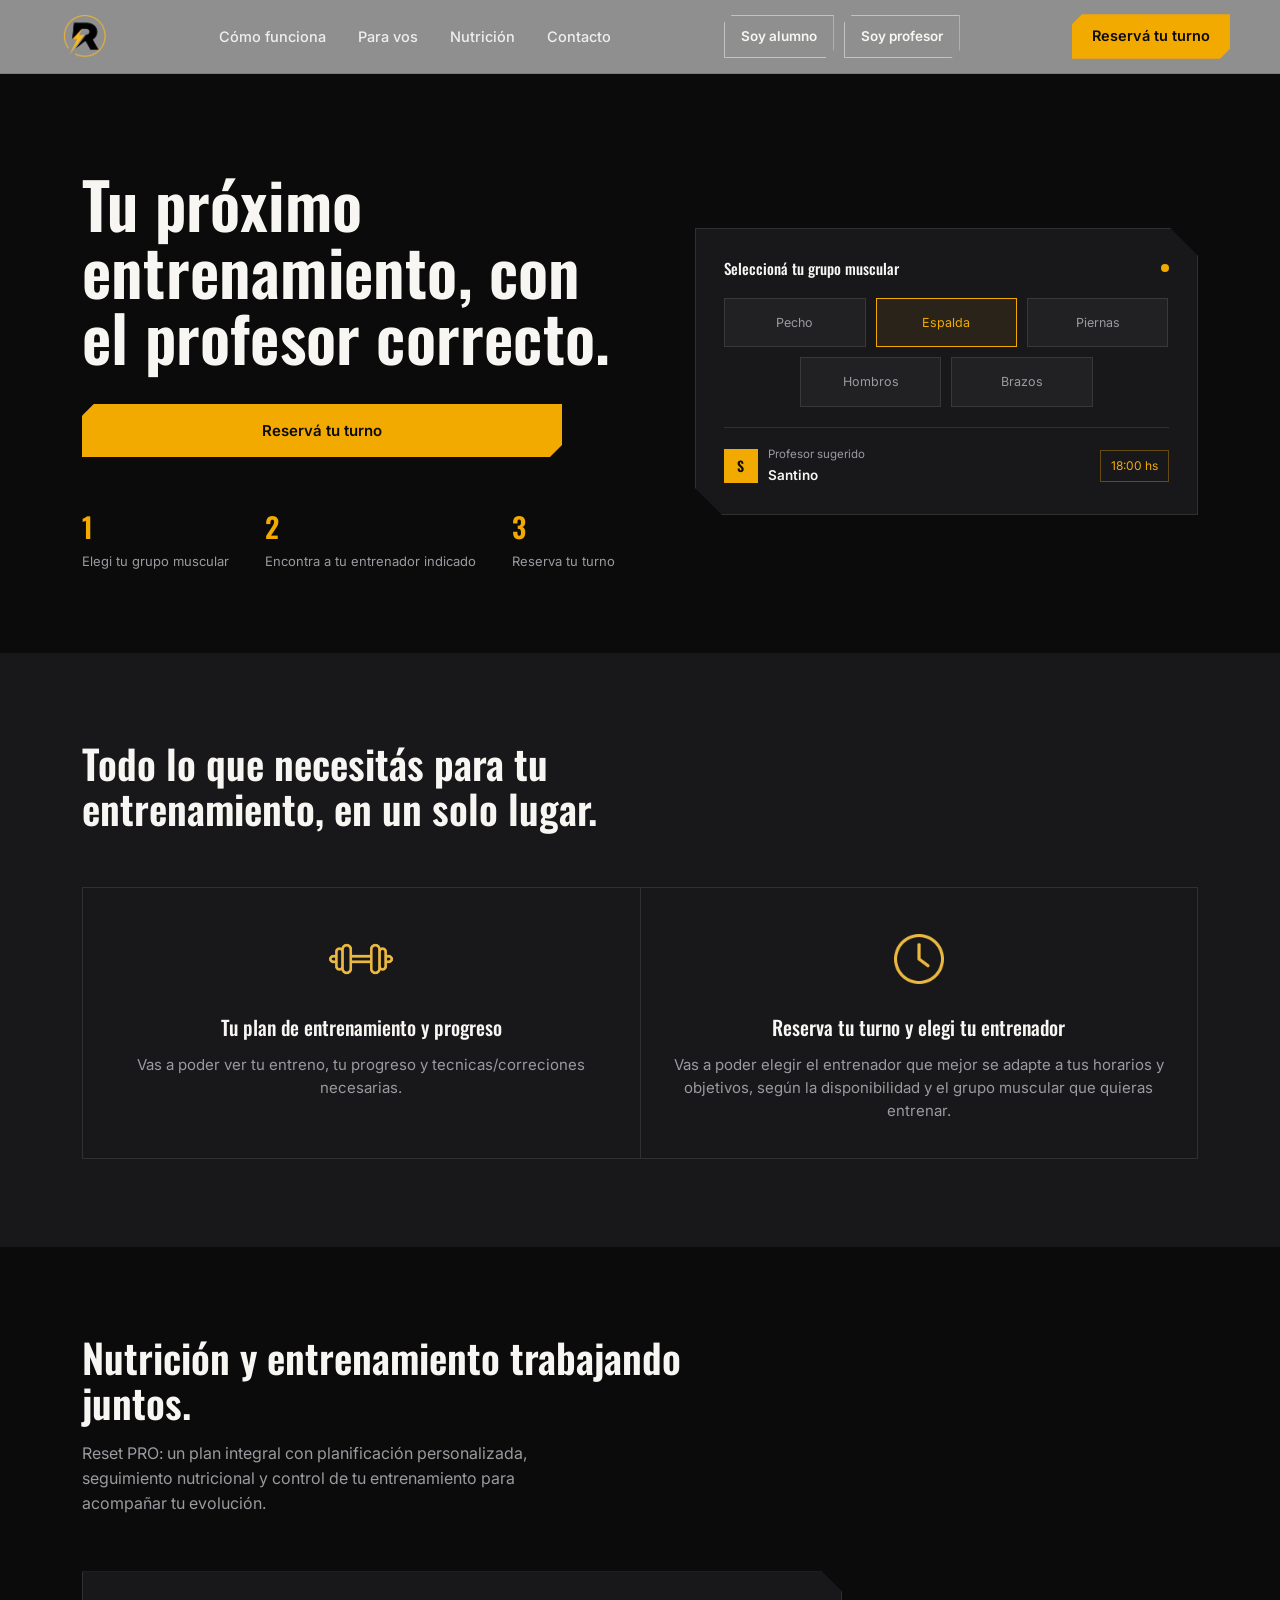
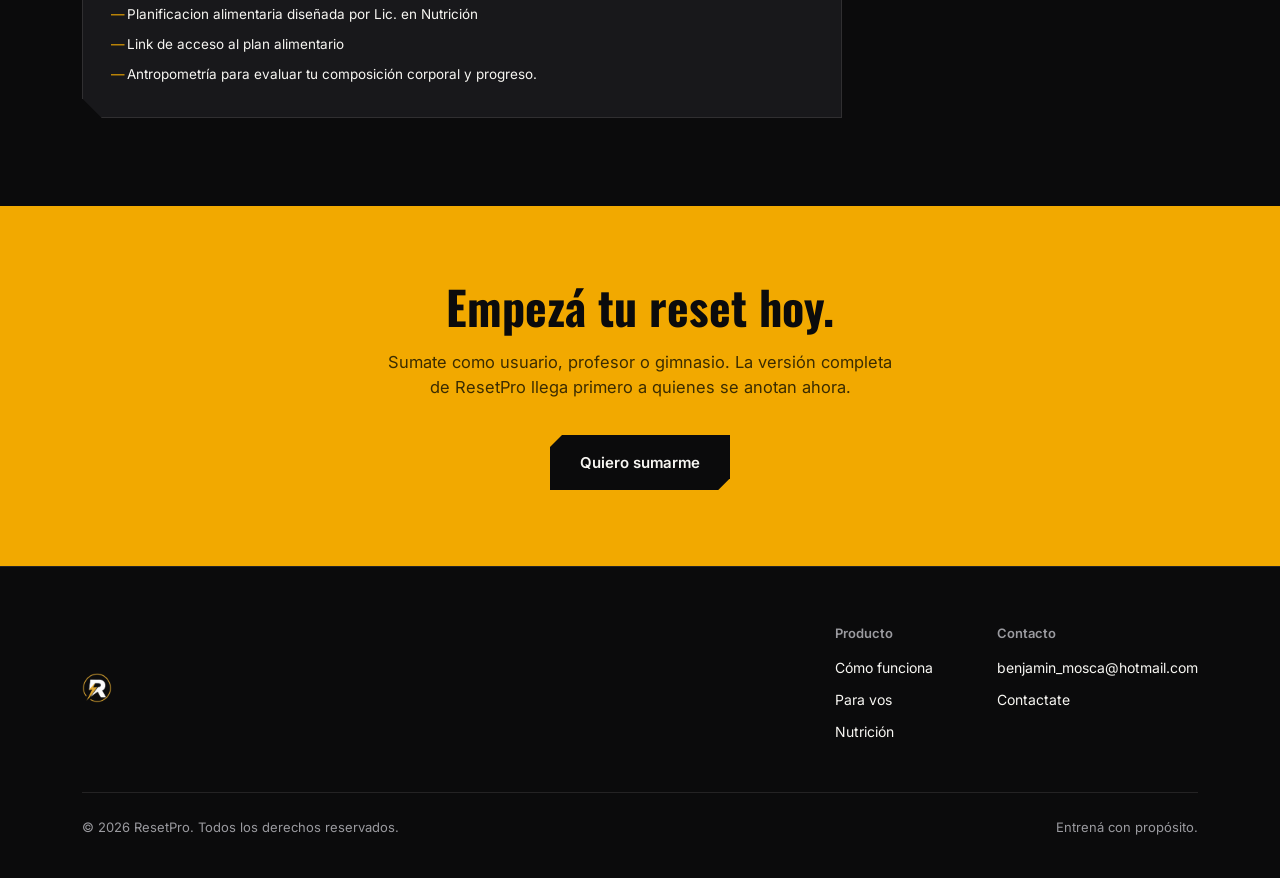
==== public/index.html @ 40a1bea8 "responsive corregido" ====
<!DOCTYPE html>
<html lang="es">
<head>
<meta charset="UTF-8">
<meta name="viewport" content="width=device-width, initial-scale=1.0">
<title>ResetPro — Entrená con propósito</title>
<link rel="preconnect" href="https://fonts.googleapis.com">
<link rel="preconnect" href="https://fonts.gstatic.com" crossorigin>
<link href="https://fonts.googleapis.com/css2?family=Oswald:wght@400;500;600;700&family=Inter:wght@400;500;600;700&display=swap" rel="stylesheet">
  <link rel="stylesheet" href="style.css">
</head>
<body>

<header>
  <div class="wrap nav">
    <a class="brand" href="#top">
      <img src="icono.PNG" alt="Icono de RESETPRO">
    </a>
    <div class="nav-menu" id="navMenu">
      <nav>
        <ul class="nav-links" id="navLinks">
          <li><a href="#como-funciona">Cómo funciona</a></li>
          <li><a href="#roles">Para vos</a></li>
          <li><a href="#nutricion">Nutrición</a></li>
          <li><a href="#contacto">Contacto</a></li>
        </ul>
      </nav>
      <div class="nav-auth" id="navAuth">
        <a href="login-usuario.html" aria-label="Ingresar como usuario">Soy alumno</a>
        <a href="login-profesor.html" aria-label="Ingresar como profesor">Soy profesor</a>
      </div>
      <a class="nav-cta" id="navCta" href="#contacto">Reservá tu turno</a>
    </div>
    <button class="menu-btn" id="menuBtn" aria-label="Abrir menú" aria-expanded="false" aria-controls="navMenu">☰</button>
  </div>
</header>

<main id="top">

  <!-- HERO -->
  <section class="hero">
    <div class="wrap">
      <div>
        <h1>Tu próximo entrenamiento, con el profesor correcto.</h1>
        <p class="lead"></p>
        <div class="hero-actions">
          <a class="btn-primary" href="#contacto">Reservá tu turno</a>
          
        </div>
        <div class="hero-stats">
          <div><b>1</b><span>Elegi tu grupo muscular</span></div> 
          <div><b>2</b><span>Encontra a tu entrenador indicado</span></div>
          <div><b>3</b><span>Reserva tu turno</span></div>
        </div>
      </div>
      <div class="hero-visual">
        <div class="selector-card">
          <div class="sc-head">
            <h3>Seleccioná tu grupo muscular</h3>
            <span class="dot"></span>
          </div>
          <div class="muscle-grid">
            <div class="muscle-chip">Pecho</div>
            <div class="muscle-chip active">Espalda</div>
            <div class="muscle-chip">Piernas</div>
            <div class="muscle-chip">Hombros</div>
            <div class="muscle-chip">Brazos</div>
          </div>
          <div class="sc-foot">
            <div class="who">
              <div class="avatar">S</div>
              <div>
                <small>Profesor sugerido</small>
                <p>Santino</p>
              </div>
            </div>
            <span class="slot">18:00 hs</span>
          </div>
        </div>
      </div>
    </div>
  </section>

  <!-- COMO FUNCIONA Boton de la pagina que te lleva -->
  <section id="como-funciona" class="alt">
    <div class="wrap">
      <div class="section-head">
        <h2>Todo lo que necesitás para tu entrenamiento, en un solo lugar.</h2>
        <p></p>
      </div>
      <div class="steps">
        <div class="step">
           <!-- 1  -->
          <span class="num">
            <img src="mancuerna.png" alt="Mancuerna" class="step-icon">
          </span>

          <h3>Tu plan de entrenamiento y progreso</h3>
          <p>Vas a poder ver tu entreno, tu progreso y tecnicas/correciones necesarias. </p>
        </div>
            <!-- 2  -->
        <div class="step">
          <img src="reloj.png" alt="Reloj" class="step-icon-relog">
          <h3>Reserva tu turno y elegi tu entrenador</h3>
          <p>Vas a poder elegir el entrenador que mejor se adapte a tus horarios y objetivos, según la disponibilidad y el grupo muscular que quieras entrenar.</p>
        </div>
      </div>
    </div>
  </section>

  <!-- ROLES -->
  <section id="roles">
    <div class="wrap">
      <div class="section-head" id="nutricion">
        <h2>Nutrición y entrenamiento trabajando juntos.</h2>
        <p>Reset PRO: un plan integral con planificación personalizada, seguimiento nutricional y control de tu entrenamiento para acompañar tu evolución.</p>
      </div>
      <div class="roles">
        <div class="role-card">

          <ul>
            <li>Planificacion alimentaria diseñada por Lic. en Nutrición</li>
            <li>Link de acceso al plan alimentario</li>
            <li>Antropometría para evaluar tu composición corporal y progreso.</li>
          </ul>
        </div>
      </div>
    </div>
  </section>

  <!-- DISEÑAR API para conectarte a WhatsApp -->
  <section class="cta-band" id="contacto">
    <div class="wrap">
    <h2>Empezá tu reset hoy.</h2>
    <p>Sumate como usuario, profesor o gimnasio. La versión completa de ResetPro llega primero a quienes se anotan ahora.</p>
    
    <!-- NUMERO DE BENJAMIN-->
    <a class="btn-dark" href="https://wa.me/5493517668913?text=Hola%2C%20quiero%20sumarme%20al%20equipo" target="_blank" rel="noopener noreferrer">Quiero sumarme</a>
    </div>
  </section>

</main>

<footer>
  <div class="wrap">
    <div class="footer-top">
      <div class="footer-brand">
        <img src="ResetWhite.png" alt="Icono de RESETPRO">
      </div>
      <div class="footer-cols">
        <div class="footer-col">
          <h4>Producto</h4>
          <a href="#como-funciona">Cómo funciona</a>
          <a href="#roles">Para vos</a>
          <a href="#nutricion">Nutrición</a>
        </div>
        <div class="footer-col">
          <h4>Contacto</h4>
          <a href="mailto:benjamin_mosca@hotmail.com">benjamin_mosca@hotmail.com</a>
          <a href="https://wa.me/5493517668913?text=Hola%2C%20quiero%20sumarme%20al%20equipo" target="_blank" rel="noopener noreferrer">
  Contactate</a>
        </div>
      </div>
    </div>
    <div class="footer-bottom">
      <span>© 2026 ResetPro. Todos los derechos reservados.</span>
      <span>Entrená con propósito.</span>
    </div>
  </div>
</footer>
  <script src="script.js"></script>
</body>
</html>
---- public/style.css ----
:root{
    --black:#0B0B0C;
    --charcoal:#18181B;
    --charcoal-2:#212124;
    --gold:#F2A900;
    --gold-dim:#B8830A;
    --white:#F7F6F2;
    --grey:#9A9A9F;
    --line: rgba(247,246,242,0.10);
    --font-display:'Oswald', sans-serif;
    --font-body:'Inter', sans-serif;
  }
  :root:not([data-theme="light"]){
    --bg:var(--black);
    --bg-alt:var(--charcoal);
    --text:var(--white);
    --text-dim:var(--grey);
  }
  @media (prefers-color-scheme: light){
    :root:not([data-theme="dark"]){
      --bg:var(--black);
      --bg-alt:var(--charcoal);
      --text:var(--white);
      --text-dim:var(--grey);
    }
  }
  *{box-sizing:border-box;}
  html{scroll-behavior:smooth;}
  body{
    margin:0;
    background:var(--bg);
    color:var(--text);
    font-family:var(--font-body);
    line-height:1.55;
    -webkit-font-smoothing:antialiased;
  }
  img{max-width:100%;display:block;}
  a{color:inherit;}
  .wrap{
    max-width:1180px;
    margin:0 auto;
    padding:0 32px;
  }
  @media (max-width:640px){ .wrap{padding:0 20px;} }

  /* ---------- Header ---------- */
  header{
    position:sticky; top:0; z-index:50;
    background:#8F8F8F;
    backdrop-filter:blur(10px);
    border-bottom:1px solid rgba(11,11,12,0.15);
  }
  .nav{
    display:flex; align-items:center; justify-content:space-between;
    gap:24px;
    padding:14px 0;
  }
  .brand{display:flex; align-items:center; gap:10px; text-decoration:none; flex-shrink:0;margin-left: 12px;}
  .brand img{height:45px; width:45px;}
  .brand span{
    font-family:var(--font-display);
    font-size:19px; letter-spacing:0.5px; font-weight:600;
    color:var(--white);
  }
  .nav-links{display:flex; gap:32px; list-style:none; margin:0; padding:0; flex-grow:1;}
  .nav-links a{
    font-size:14.5px; font-weight:500; text-decoration:none; color:rgba(255,255,255,0.85);
    transition:color .2s ease;
  }
  .nav-links a:hover{color:var(--white);}
  .nav-auth{display:flex; gap:10px; align-items:center; flex-shrink:0;}
  .nav-auth a{
    font-size:13.5px; font-weight:600; text-decoration:none; color:var(--white);
    padding:10px 16px;
    border:1px solid rgba(255,255,255,0.45);
    clip-path: polygon(8px 0, 100% 0, 100% calc(100% - 8px), calc(100% - 8px) 100%, 0 100%, 0 8px);
    transition:border-color .2s ease, background .2s ease;
    white-space:nowrap;
  }
  .nav-auth a:hover{border-color:var(--gold); background:rgba(242,169,0,0.15);}
  .nav-cta{
    display:inline-flex; align-items:center; gap:8px;
    background:var(--gold); color:var(--black);
    font-weight:600; font-size:14.5px;
    padding:11px 20px;
    text-decoration:none;
    clip-path: polygon(10px 0, 100% 0, 100% calc(100% - 10px), calc(100% - 10px) 100%, 0 100%, 0 10px);
    transition:background .2s ease, transform .2s ease;
  }
  .nav-cta:hover{background:#ffbe2e; transform:translateY(-1px);}
  .menu-btn{
    display:none; border:0; cursor:pointer;
    background:var(--black); color:var(--gold);
    font-size:22px; line-height:1; width:44px; height:44px;
    align-items:center; justify-content:center;
    clip-path: polygon(8px 0, 100% 0, 100% calc(100% - 8px), calc(100% - 8px) 100%, 0 100%, 0 8px);
    transition:background .2s ease, color .2s ease;
    margin-right: 12px;
  }
  .menu-btn:hover, .menu-btn[aria-expanded="true"]{background:var(--gold); color:var(--black);}
  /* En escritorio el contenedor es "invisible" y el layout queda igual que antes */
  .nav-menu{display:contents;}

  @media (max-width:860px){
    .menu-btn{display:flex;}

    /* Panel desplegable */
    .nav-menu{
      display:none;
      position:absolute; top:100%; left:0; right:0;
      flex-direction:column; gap:0;
      background:linear-gradient(180deg, var(--charcoal) 0%, var(--black) 100%);
      border-top:3px solid var(--gold);
      padding:12px 24px 28px;
      max-height:calc(100vh - 70px); overflow-y:auto;
      box-shadow:0 24px 48px rgba(0,0,0,0.55);
    }
    .nav-menu.open{display:flex; animation:menuIn .28s ease both;}
    @keyframes menuIn{
      from{opacity:0; transform:translateY(-10px);}
      to{opacity:1; transform:translateY(0);}
    }

    /* Fondo oscuro detrás del panel */
    header.menu-open::after{
      content:""; position:absolute; top:100%; left:0; right:0; height:100vh;
      background:rgba(0,0,0,0.6); z-index:-1;
    }

    /* Links */
    .nav-links{flex-direction:column; gap:0; flex-grow:0; counter-reset:item;}
    .nav-links li{counter-increment:item;}
    .nav-links a{
      display:flex; align-items:center; gap:16px;
      padding:18px 4px;
      border-bottom:1px solid var(--line);
      font-family:var(--font-display); font-weight:500;
      font-size:21px; letter-spacing:0.6px; text-transform:uppercase;
      color:var(--white);
      transition:color .2s ease, padding-left .2s ease;
    }
    .nav-links a::before{
      content:"0" counter(item);
      font-size:13px; color:var(--gold); font-weight:600; letter-spacing:1px;
    }
    .nav-links a::after{
      content:"→"; margin-left:auto; color:var(--gold);
      opacity:0; transform:translateX(-6px);
      transition:opacity .2s ease, transform .2s ease;
    }
    .nav-links a:hover, .nav-links a:active{color:var(--gold); padding-left:10px;}
    .nav-links a:hover::after, .nav-links a:active::after{opacity:1; transform:translateX(0);}

    /* Botones de ingreso */
    .nav-auth{flex-direction:column; align-items:stretch; gap:10px; margin-top:26px;}
    .nav-auth::before{
      content:"Ingresar como"; font-size:12px; letter-spacing:1.6px; text-transform:uppercase;
      color:var(--grey); font-weight:600; margin-bottom:2px;
    }
    .nav-auth a{
      text-align:center; color:var(--white); background:var(--charcoal-2);
      border:1px solid var(--line); padding:14px 16px; font-size:14.5px;
    }
    .nav-auth a:hover{border-color:var(--gold); background:rgba(242,169,0,0.10); color:var(--gold);}

    /* CTA */
    .nav-cta{justify-content:center; margin-top:18px; padding:16px 20px; font-size:15.5px;}
  }

  /* ---------- Hero ---------- */
  .hero{
    padding:96px 0 80px;
    position:relative;
    overflow:hidden;
  }
  .hero .wrap{
    display:grid;
    grid-template-columns:1.05fr 0.95fr;
    gap:56px;
    align-items:center;
  }
  @media (max-width:900px){
    .hero .wrap{grid-template-columns:1fr; gap:44px;}
    .hero{padding:56px 0 64px;}
  }
  .hero h1{
    font-family:var(--font-display);
    font-weight:600;
    font-size:clamp(38px, 5.4vw, 64px);
    line-height:1.04;
    letter-spacing:0.2px;
    margin:0 0 22px;
  }
  .hero p.lead{
    font-size:17.5px;
    color:var(--text-dim);
    max-width:46ch;
    margin:0 0 34px;
  }
  .hero-actions{display:flex; gap:14px; flex-wrap:wrap;}
  .btn-primary, .btn-secondary{
    font-family:var(--font-body);
    font-weight:600; font-size:15px;
    padding:15px 26px;
    text-decoration:none;
    cursor:pointer;
    border:none;
  }
  .btn-primary{
    background:var(--gold); color:var(--black);
    clip-path: polygon(12px 0, 100% 0, 100% calc(100% - 12px), calc(100% - 12px) 100%, 0 100%, 0 12px);
    transition:background .2s ease, transform .2s ease;
  }
  .btn-primary:hover{background:#ffbe2e; transform:translateY(-1px);}
  /* largo, pero siempre dentro de su columna */
  .hero-actions .btn-primary{flex:1 1 auto; max-width:480px; text-align:center;}
  .btn-secondary{
    background:transparent; color:var(--white);
    border:1px solid var(--line);
    clip-path: polygon(12px 0, 100% 0, 100% calc(100% - 12px), calc(100% - 12px) 100%, 0 100%, 0 12px);
    transition:border-color .2s ease, background .2s ease;
  }
  .btn-secondary:hover{border-color:var(--gold); background:rgba(242,169,0,0.06);}

  .hero-stats{
    display:flex; gap:36px; margin-top:48px; flex-wrap:wrap;
  }
  .hero-stats div b{
    display:block; font-family:var(--font-display); font-size:28px; color:var(--gold); font-weight:600;
  }
  .hero-stats div span{font-size:13px; color:var(--text-dim);}

  /* Hero visual: muscle-group selector mock */
  .hero-visual{position:relative;}
  .selector-card{
    background:var(--charcoal);
    border:1px solid var(--line);
    padding:28px;
    clip-path: polygon(0 0, calc(100% - 28px) 0, 100% 28px, 100% 100%, 28px 100%, 0 calc(100% - 28px));
  }
  .selector-card .sc-head{
    display:flex; align-items:center; justify-content:space-between;
    margin-bottom:18px;
  }
  .selector-card .sc-head h3{
    font-family:var(--font-display); font-weight:500; font-size:15px; margin:0; color:var(--white);
  }
  .selector-card .sc-head .dot{width:8px; height:8px; background:var(--gold); border-radius:50%;}
  .muscle-grid{display:flex; flex-wrap:wrap; justify-content:center; gap:10px;}
  .muscle-chip{
    flex:0 0 calc(33.333% - 7px);
    border:1px solid var(--line);
    padding:14px 8px;
    text-align:center;
    font-size:12.5px; color:var(--text-dim);
    background:var(--charcoal-2);
  }
  .muscle-chip.active{
    border-color:var(--gold); color:var(--gold); background:rgba(242,169,0,0.08);
  }
  .selector-card .sc-foot{
    margin-top:20px; padding-top:18px; border-top:1px solid var(--line);
    display:flex; align-items:center; justify-content:space-between;
  }
  .selector-card .sc-foot .who{display:flex; align-items:center; gap:10px;}
  .avatar{width:34px; height:34px; background:var(--gold); color:var(--black); font-family:var(--font-display); font-weight:600; display:flex; align-items:center; justify-content:center; font-size:14px;}
  .selector-card .sc-foot small{display:block; color:var(--text-dim); font-size:11.5px;}
  .selector-card .sc-foot p{margin:2px 0 0; font-size:13.5px; font-weight:600;}
  .slot{font-size:12px; color:var(--gold); border:1px solid rgba(242,169,0,0.35); padding:6px 10px;}

  /* ---------- Section shared ---------- */
  section{padding:88px 0;}
  @media (max-width:640px){ section{padding:60px 0;} }
  .section-head{max-width:640px; margin-bottom:56px;}
  .section-head h2{
    font-family:var(--font-display); font-weight:600;
    font-size:clamp(28px,3.6vw,40px); line-height:1.12; margin:0 0 16px;
  }
  .section-head p{color:var(--text-dim); font-size:16px; margin:0; max-width:52ch;}
  .alt{background:var(--bg-alt);}

  /* Steps */
  .steps{
    display:grid; grid-template-columns:repeat(2,1fr); gap:0;
    border-top:1px solid var(--line); border-left:1px solid var(--line);
  }
  @media (max-width:800px){ .steps{grid-template-columns:1fr;} }
  .step{
    border-right:1px solid var(--line); border-bottom:1px solid var(--line);
    padding:36px 32px;
  }
  .step .num{
    font-family:var(--font-display); font-size:15px; color:var(--gold); font-weight:600; margin-bottom:18px; display:block;
  }
  .step h3{font-family:var(--font-display); font-weight:500; font-size:20px; margin:0 0 10px;}
  .step p{color:var(--text-dim); font-size:15px; margin:0;}

  /* Role cards */
  .roles{display:grid; grid-template-columns:1fr; gap:24px; max-width:760px;}
  @media (max-width:860px){ .roles{grid-template-columns:1fr;} }
  .role-card{
    background:var(--charcoal);
    border:1px solid var(--line);
    padding:32px 28px;
    clip-path: polygon(0 0, calc(100% - 20px) 0, 100% 20px, 100% 100%, 20px 100%, 0 calc(100% - 20px));
    display:flex; flex-direction:column;
  }
  .role-card .tag{
    font-size:12.5px; color:var(--gold); font-weight:600; margin-bottom:14px;
  }
  .role-card h3{font-family:var(--font-display); font-weight:500; font-size:22px; margin:0 0 12px;}
  .role-card p{color:var(--text-dim); font-size:14.5px; margin:0 0 20px; flex-grow:1;}
  .role-card ul{list-style:none; margin:0; padding:0; display:flex; flex-direction:column; gap:9px;}
  .role-card li{font-size:13.5px; color:var(--text); padding-left:16px; position:relative;}
  .role-card li::before{content:"—"; position:absolute; left:0; color:var(--gold);}

  /* Diet / macros feature */
  .feature{
    display:grid; grid-template-columns:0.95fr 1.05fr; gap:56px; align-items:center;
  }
@media (max-width:900px){
  .hero{padding:56px 0 64px;}
  .hero .wrap{grid-template-columns:1fr; gap:0;}
  .hero .wrap > div:first-child{display:contents;}

  .hero h1{order:1; margin-bottom:16px;}
  .hero p.lead{order:2; margin-bottom:24px;}
  .hero-stats{order:3;}
  .hero-visual{order:4; margin-bottom:24px;}
  .hero-actions{order:5; margin:0;}
  .hero-actions .btn-primary{flex:1; text-align:center;}

  .hero-stats{display:grid; grid-template-columns:repeat(3,1fr); gap:12px; margin:0 0 24px;}
  .hero-stats div b{font-size:24px;}
  .hero-stats div span{font-size:12px; line-height:1.3;}
}
  /* CTA band */
  .cta-band{
    background:var(--gold); color:var(--black); text-align:center; padding:76px 0;
  }
  .cta-band h2{
    font-family:var(--font-display); font-weight:700; font-size:clamp(30px,4.4vw,46px); margin:0 0 18px; line-height:1.08;
  }
  .cta-band p{font-size:16.5px; margin:0 0 34px; color:#3b2c00; max-width:52ch; margin-left:auto; margin-right:auto;}
  .btn-dark{
    display:inline-block; background:var(--black); color:var(--white);
    font-weight:600; font-size:15px; padding:16px 30px; text-decoration:none;
    clip-path: polygon(12px 0, 100% 0, 100% calc(100% - 12px), calc(100% - 12px) 100%, 0 100%, 0 12px);
    transition:transform .2s ease;
  }
  .btn-dark:hover{transform:translateY(-2px);}

  /* Footer */
  footer{padding:56px 0 40px; border-top:1px solid var(--line);}
  .footer-top{display:flex; justify-content:space-between; flex-wrap:wrap; gap:40px; margin-bottom:40px;}
  .footer-brand{display:flex; align-items:center; gap:10px;}
  .footer-brand img{height:30px; width:30px;;}
  .footer-brand span{font-family:var(--font-display); font-size:17px; font-weight:600;}
  .footer-cols{display:flex; gap:64px; flex-wrap:wrap;}
  .footer-col h4{font-size:13px; color:var(--text-dim); font-weight:600; margin:0 0 14px;}
  .footer-col a{display:block; font-size:14px; margin-bottom:10px; text-decoration:none; color:var(--text);}
  .footer-col a:hover{color:var(--gold);}
  .footer-bottom{
    display:flex; justify-content:space-between; padding-top:24px; border-top:1px solid var(--line);
    font-size:13px; color:var(--text-dim); flex-wrap:wrap; gap:12px;
  }

  ::selection{background:var(--gold); color:var(--black);}
  :focus-visible{outline:2px solid var(--gold); outline-offset:2px;}
  @media (prefers-reduced-motion: reduce){
    *{transition:none !important; scroll-behavior:auto !important;}
  }

  @media (max-width:900px){

  /* título, párrafo y números 1 2 3 centrados */
  .hero h1,
  .hero p.lead{text-align:center;}
  .hero p.lead{margin-left:auto; margin-right:auto;}
  .hero-stats div{text-align:center;}

  /* cuadro "Seleccioná tu grupo muscular" */
  .selector-card .sc-head{justify-content:center; gap:10px;}

  /* los cuadros Pecho / Espalda / Piernas / Hombros / Brazos centrados */
  .muscle-grid{display:flex; flex-wrap:wrap; justify-content:center; gap:10px;}
  .muscle-chip{flex:0 0 calc(33.333% - 7px);}   /* 3 por fila; los que sobran quedan en el centro */

  /* profesor sugerido + horario */
  .selector-card .sc-foot{justify-content:center; gap:20px;}

  /* botón Reservá tu turno */
  .hero-actions{justify-content:center;}
  .hero-actions .btn-primary{
    flex:0 1 100%;
    max-width:360px;          /* si lo querés más ancho, subí este número */
    display:flex; align-items:center; justify-content:center;
    white-space:nowrap;       /* evita que el texto se corte en dos líneas */
  }
}


/* ===== Pasos: iconos y texto centrado en TODOS los tamaños ===== */
.step{text-align:center;}
.num{display:flex; justify-content:center; align-items:center;}
/*ICONO DE LA MANCUERNA*/
.step-icon{width:70px; height:70px; object-fit:contain; display:block; margin:0 auto 15px;}
/*ICONO DEL RELOJ*/
.step-icon-relog{width:50px; height:50px; object-fit:contain; display:block; margin:0 auto 15px;}

/* Computadora (2 columnas): los dos titulos quedan a la misma altura */
@media (min-width:801px){
  .step-icon-relog{margin-top:10px; margin-bottom:28px;}
}

/* Que el menu fijo no tape el titulo al tocar un link del menu */
section[id]{scroll-margin-top:80px;}
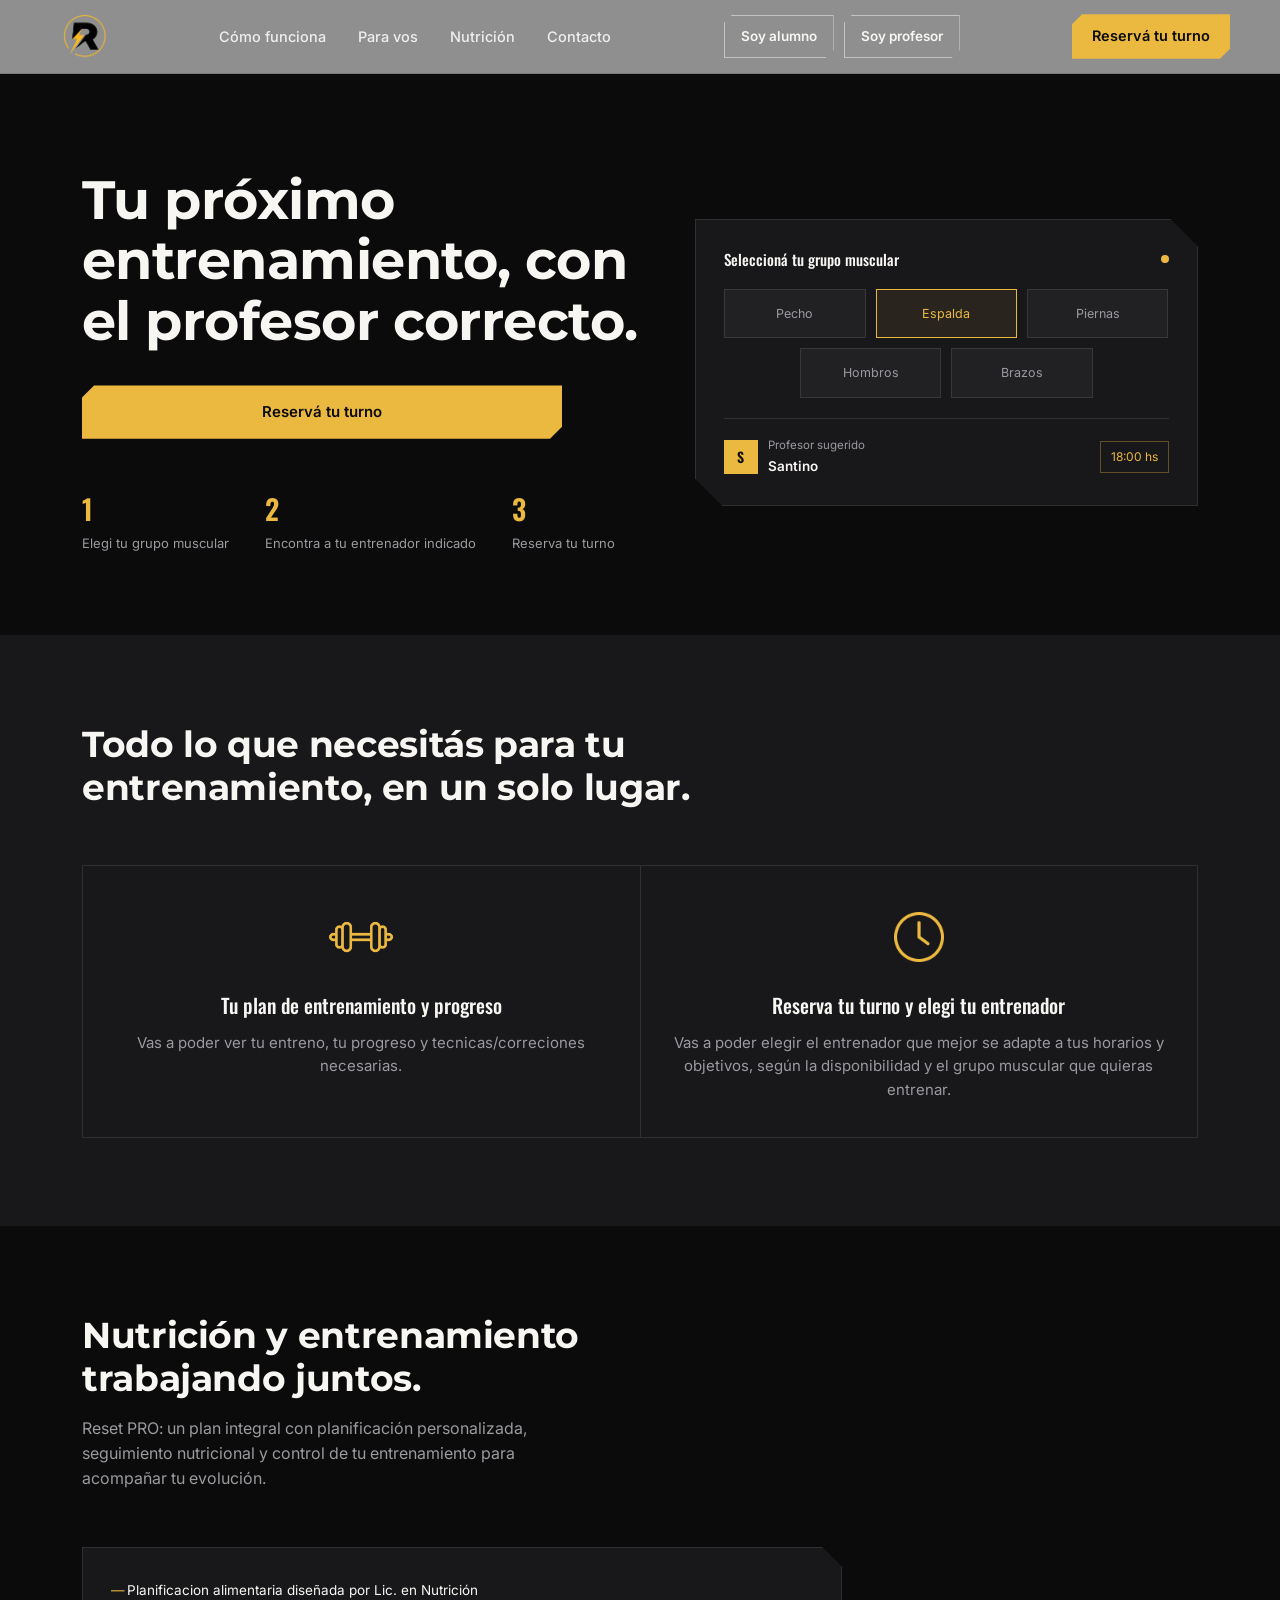
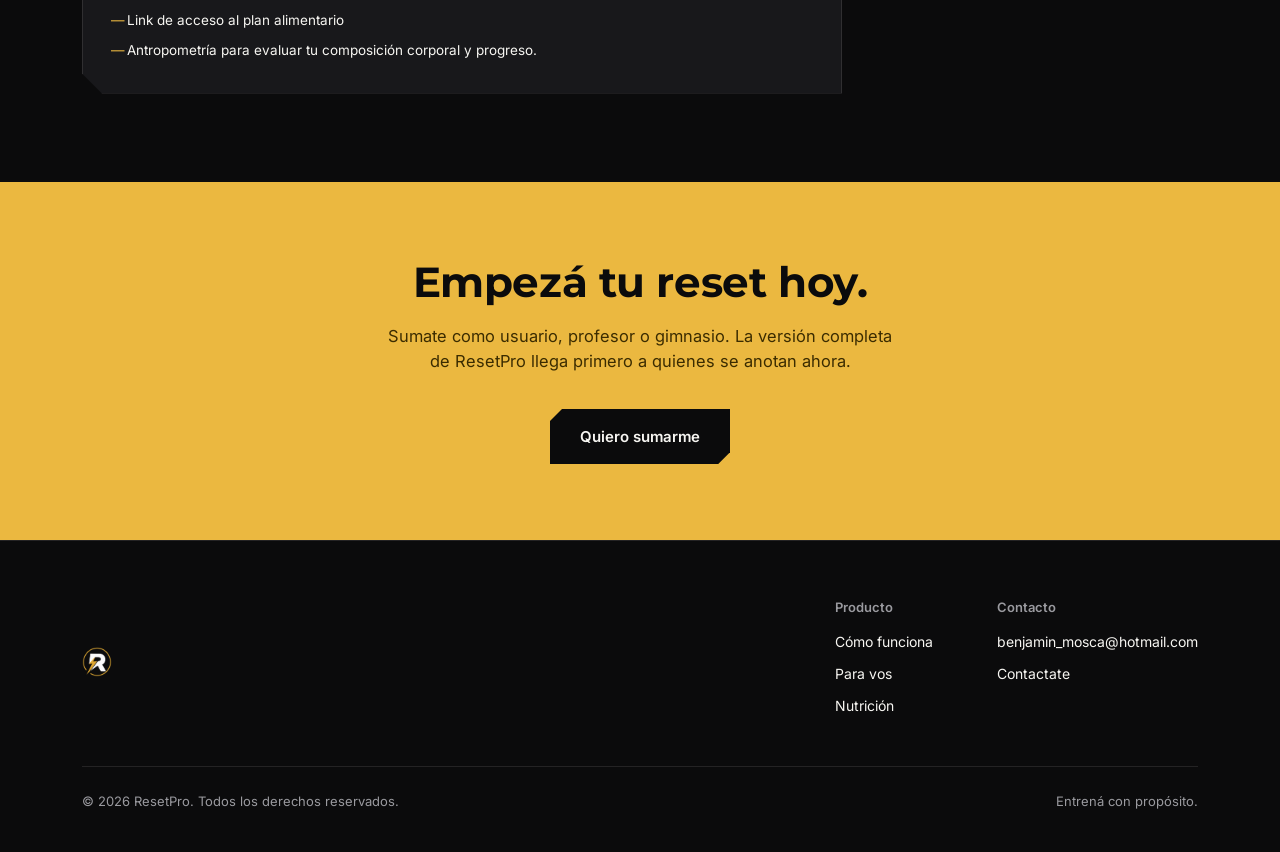
==== commit a3e91d07: "letra de monserrat y correccion de color" ====
--- a/public/index.html
+++ b/public/index.html
@@ -6,7 +6,7 @@
 <title>ResetPro — Entrená con propósito</title>
 <link rel="preconnect" href="https://fonts.googleapis.com">
 <link rel="preconnect" href="https://fonts.gstatic.com" crossorigin>
-<link href="https://fonts.googleapis.com/css2?family=Oswald:wght@400;500;600;700&family=Inter:wght@400;500;600;700&display=swap" rel="stylesheet">
+<link href="https://fonts.googleapis.com/css2?family=Oswald:wght@400;500;600;700&family=Inter:wght@400;500;600;700&family=Montserrat:wght@600;700&display=swap" rel="stylesheet">
   <link rel="stylesheet" href="style.css">
 </head>
 <body>
--- a/public/style.css
+++ b/public/style.css
@@ -2,12 +2,14 @@
     --black:#0B0B0C;
     --charcoal:#18181B;
     --charcoal-2:#212124;
-    --gold:#F2A900;
-    --gold-dim:#B8830A;
+    --gold:#ebb840;
+    --gold-hover:#eec25b;
+    --gold-dim:#b79032;
     --white:#F7F6F2;
     --grey:#9A9A9F;
     --line: rgba(247,246,242,0.10);
     --font-display:'Oswald', sans-serif;
+    --font-title:'Montserrat', sans-serif;   /* titulos grandes */
     --font-body:'Inter', sans-serif;
   }
   :root:not([data-theme="light"]){
@@ -77,7 +79,7 @@
     transition:border-color .2s ease, background .2s ease;
     white-space:nowrap;
   }
-  .nav-auth a:hover{border-color:var(--gold); background:rgba(242,169,0,0.15);}
+  .nav-auth a:hover{border-color:var(--gold); background:rgba(235,184,64,0.15);}
   .nav-cta{
     display:inline-flex; align-items:center; gap:8px;
     background:var(--gold); color:var(--black);
@@ -87,7 +89,7 @@
     clip-path: polygon(10px 0, 100% 0, 100% calc(100% - 10px), calc(100% - 10px) 100%, 0 100%, 0 10px);
     transition:background .2s ease, transform .2s ease;
   }
-  .nav-cta:hover{background:#ffbe2e; transform:translateY(-1px);}
+  .nav-cta:hover{background:var(--gold-hover); transform:translateY(-1px);}
   .menu-btn{
     display:none; border:0; cursor:pointer;
     background:var(--black); color:var(--gold);
@@ -161,7 +163,7 @@
       text-align:center; color:var(--white); background:var(--charcoal-2);
       border:1px solid var(--line); padding:14px 16px; font-size:14.5px;
     }
-    .nav-auth a:hover{border-color:var(--gold); background:rgba(242,169,0,0.10); color:var(--gold);}
+    .nav-auth a:hover{border-color:var(--gold); background:rgba(235,184,64,0.10); color:var(--gold);}
 
     /* CTA */
     .nav-cta{justify-content:center; margin-top:18px; padding:16px 20px; font-size:15.5px;}
@@ -184,11 +186,12 @@
     .hero{padding:56px 0 64px;}
   }
   .hero h1{
-    font-family:var(--font-display);
-    font-weight:600;
-    font-size:clamp(38px, 5.4vw, 64px);
-    line-height:1.04;
-    letter-spacing:0.2px;
+    font-family:var(--font-title);
+    font-weight:700;
+    font-size:clamp(30px, 4.4vw, 54px);
+    line-height:1.12;
+    letter-spacing:-0.01em;
+    overflow-wrap:break-word;
     margin:0 0 22px;
   }
   .hero p.lead{
@@ -211,7 +214,7 @@
     clip-path: polygon(12px 0, 100% 0, 100% calc(100% - 12px), calc(100% - 12px) 100%, 0 100%, 0 12px);
     transition:background .2s ease, transform .2s ease;
   }
-  .btn-primary:hover{background:#ffbe2e; transform:translateY(-1px);}
+  .btn-primary:hover{background:var(--gold-hover); transform:translateY(-1px);}
   /* largo, pero siempre dentro de su columna */
   .hero-actions .btn-primary{flex:1 1 auto; max-width:480px; text-align:center;}
   .btn-secondary{
@@ -220,7 +223,7 @@
     clip-path: polygon(12px 0, 100% 0, 100% calc(100% - 12px), calc(100% - 12px) 100%, 0 100%, 0 12px);
     transition:border-color .2s ease, background .2s ease;
   }
-  .btn-secondary:hover{border-color:var(--gold); background:rgba(242,169,0,0.06);}
+  .btn-secondary:hover{border-color:var(--gold); background:rgba(235,184,64,0.06);}
 
   .hero-stats{
     display:flex; gap:36px; margin-top:48px; flex-wrap:wrap;
@@ -256,7 +259,7 @@
     background:var(--charcoal-2);
   }
   .muscle-chip.active{
-    border-color:var(--gold); color:var(--gold); background:rgba(242,169,0,0.08);
+    border-color:var(--gold); color:var(--gold); background:rgba(235,184,64,0.08);
   }
   .selector-card .sc-foot{
     margin-top:20px; padding-top:18px; border-top:1px solid var(--line);
@@ -266,15 +269,16 @@
   .avatar{width:34px; height:34px; background:var(--gold); color:var(--black); font-family:var(--font-display); font-weight:600; display:flex; align-items:center; justify-content:center; font-size:14px;}
   .selector-card .sc-foot small{display:block; color:var(--text-dim); font-size:11.5px;}
   .selector-card .sc-foot p{margin:2px 0 0; font-size:13.5px; font-weight:600;}
-  .slot{font-size:12px; color:var(--gold); border:1px solid rgba(242,169,0,0.35); padding:6px 10px;}
+  .slot{font-size:12px; color:var(--gold); border:1px solid rgba(235,184,64,0.35); padding:6px 10px;}
 
   /* ---------- Section shared ---------- */
   section{padding:88px 0;}
   @media (max-width:640px){ section{padding:60px 0;} }
   .section-head{max-width:640px; margin-bottom:56px;}
   .section-head h2{
-    font-family:var(--font-display); font-weight:600;
-    font-size:clamp(28px,3.6vw,40px); line-height:1.12; margin:0 0 16px;
+    font-family:var(--font-title); font-weight:700;
+    font-size:clamp(24px,3.2vw,36px); line-height:1.2; letter-spacing:-0.01em;
+    overflow-wrap:break-word; margin:0 0 16px;
   }
   .section-head p{color:var(--text-dim); font-size:16px; margin:0; max-width:52ch;}
   .alt{background:var(--bg-alt);}
@@ -339,7 +343,8 @@
     background:var(--gold); color:var(--black); text-align:center; padding:76px 0;
   }
   .cta-band h2{
-    font-family:var(--font-display); font-weight:700; font-size:clamp(30px,4.4vw,46px); margin:0 0 18px; line-height:1.08;
+    font-family:var(--font-title); font-weight:700; font-size:clamp(26px,4vw,42px); margin:0 0 18px; line-height:1.15;
+    letter-spacing:-0.01em; overflow-wrap:break-word;
   }
   .cta-band p{font-size:16.5px; margin:0 0 34px; color:#3b2c00; max-width:52ch; margin-left:auto; margin-right:auto;}
   .btn-dark{
@@ -415,3 +420,9 @@
 
 /* Que el menu fijo no tape el titulo al tocar un link del menu */
 section[id]{scroll-margin-top:80px;}
+
+
+/* Montserrat es mas ancha que Oswald: en celular el titulo principal se achica un poco para que entre */
+@media (max-width:640px){
+  .hero h1{font-size:clamp(28px,8vw,34px);}
+}
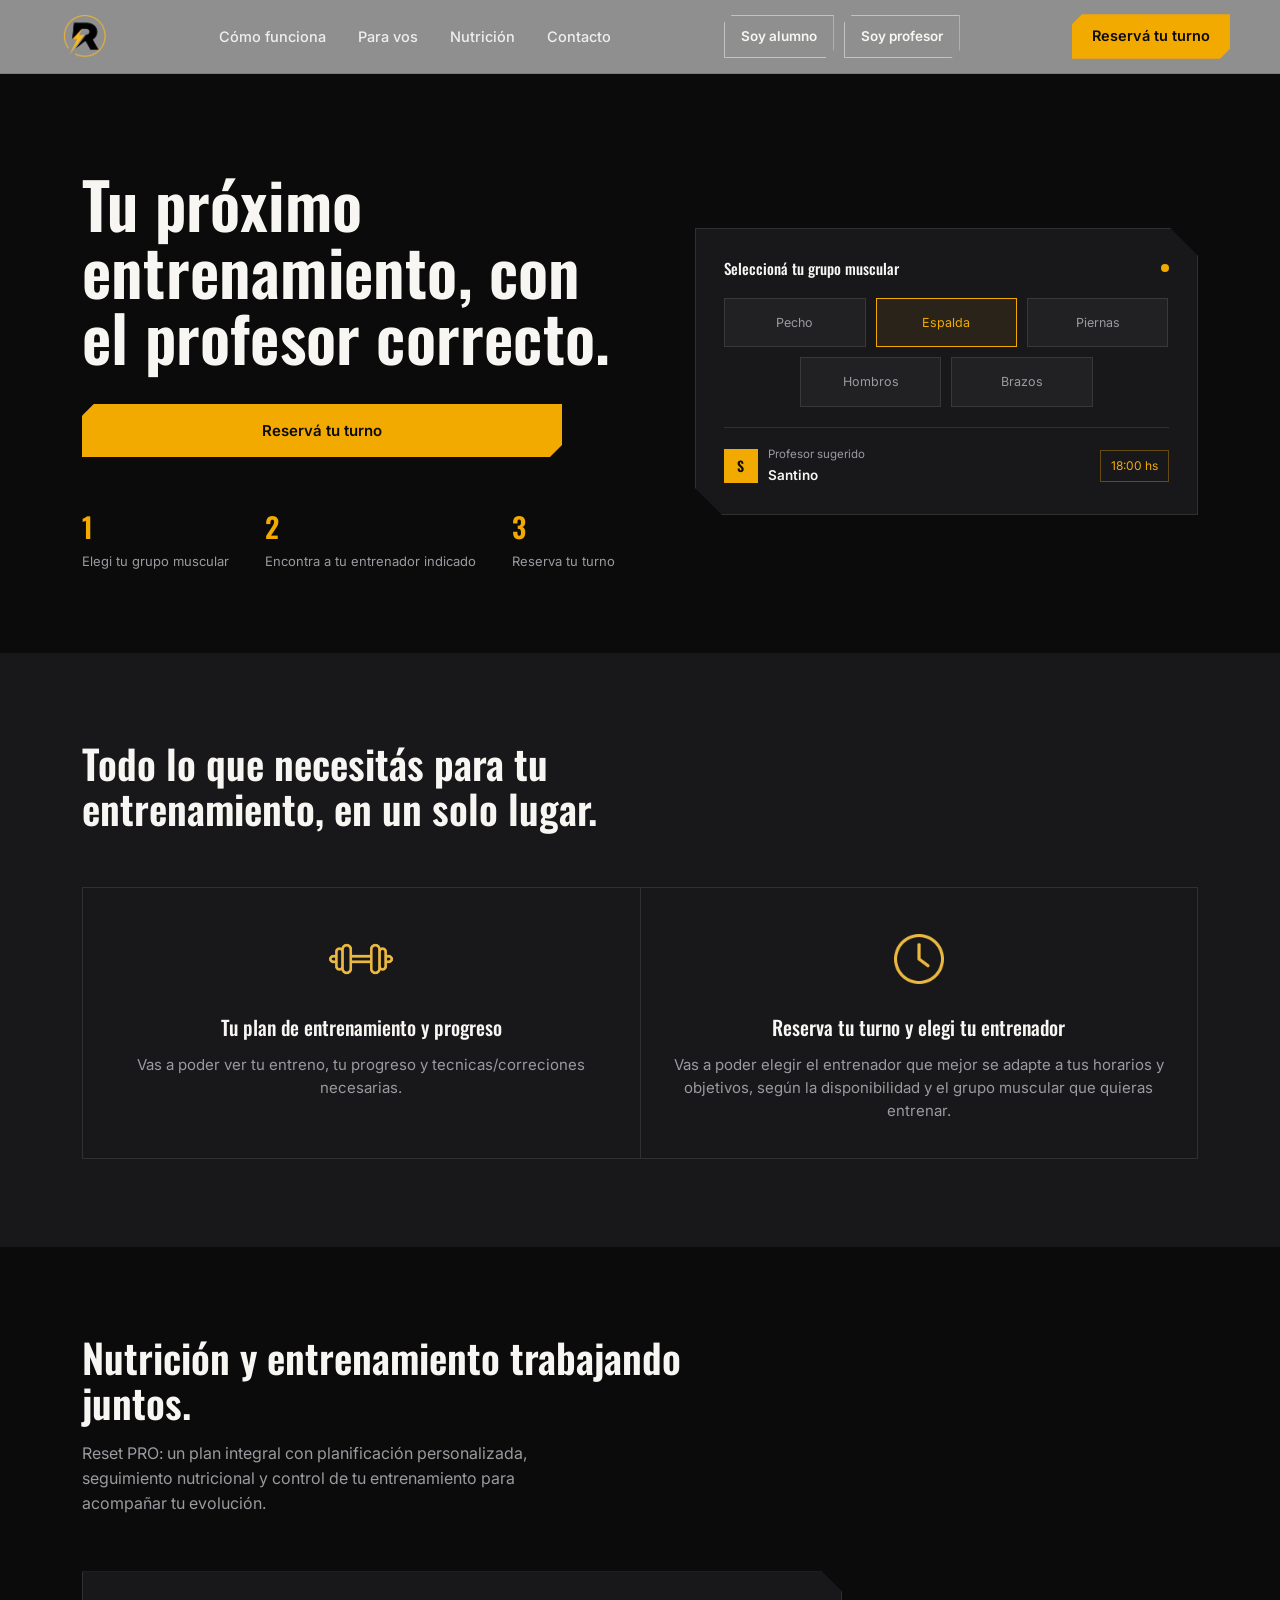
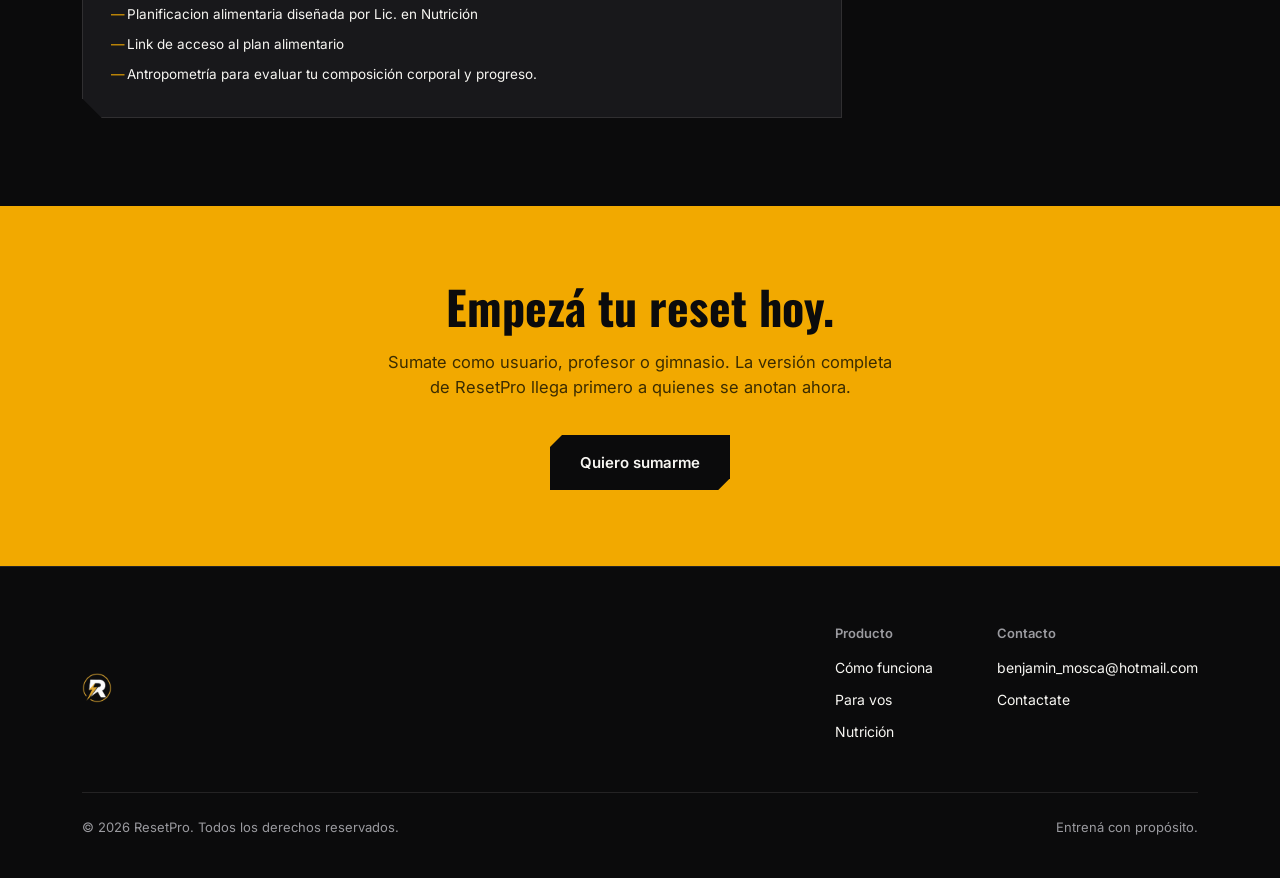
==== commit 86678e31: "bakap total" ====
--- a/public/index.html
+++ b/public/index.html
@@ -6,7 +6,7 @@
 <title>ResetPro — Entrená con propósito</title>
 <link rel="preconnect" href="https://fonts.googleapis.com">
 <link rel="preconnect" href="https://fonts.gstatic.com" crossorigin>
-<link href="https://fonts.googleapis.com/css2?family=Oswald:wght@400;500;600;700&family=Inter:wght@400;500;600;700&family=Montserrat:wght@600;700&display=swap" rel="stylesheet">
+<link href="https://fonts.googleapis.com/css2?family=Oswald:wght@400;500;600;700&family=Inter:wght@400;500;600;700&display=swap" rel="stylesheet">
   <link rel="stylesheet" href="style.css">
 </head>
 <body>
--- a/public/style.css
+++ b/public/style.css
@@ -2,14 +2,12 @@
     --black:#0B0B0C;
     --charcoal:#18181B;
     --charcoal-2:#212124;
-    --gold:#ebb840;
-    --gold-hover:#eec25b;
-    --gold-dim:#b79032;
+    --gold:#F2A900;
+    --gold-dim:#B8830A;
     --white:#F7F6F2;
     --grey:#9A9A9F;
     --line: rgba(247,246,242,0.10);
     --font-display:'Oswald', sans-serif;
-    --font-title:'Montserrat', sans-serif;   /* titulos grandes */
     --font-body:'Inter', sans-serif;
   }
   :root:not([data-theme="light"]){
@@ -79,7 +77,7 @@
     transition:border-color .2s ease, background .2s ease;
     white-space:nowrap;
   }
-  .nav-auth a:hover{border-color:var(--gold); background:rgba(235,184,64,0.15);}
+  .nav-auth a:hover{border-color:var(--gold); background:rgba(242,169,0,0.15);}
   .nav-cta{
     display:inline-flex; align-items:center; gap:8px;
     background:var(--gold); color:var(--black);
@@ -89,7 +87,7 @@
     clip-path: polygon(10px 0, 100% 0, 100% calc(100% - 10px), calc(100% - 10px) 100%, 0 100%, 0 10px);
     transition:background .2s ease, transform .2s ease;
   }
-  .nav-cta:hover{background:var(--gold-hover); transform:translateY(-1px);}
+  .nav-cta:hover{background:#ffbe2e; transform:translateY(-1px);}
   .menu-btn{
     display:none; border:0; cursor:pointer;
     background:var(--black); color:var(--gold);
@@ -163,7 +161,7 @@
       text-align:center; color:var(--white); background:var(--charcoal-2);
       border:1px solid var(--line); padding:14px 16px; font-size:14.5px;
     }
-    .nav-auth a:hover{border-color:var(--gold); background:rgba(235,184,64,0.10); color:var(--gold);}
+    .nav-auth a:hover{border-color:var(--gold); background:rgba(242,169,0,0.10); color:var(--gold);}
 
     /* CTA */
     .nav-cta{justify-content:center; margin-top:18px; padding:16px 20px; font-size:15.5px;}
@@ -186,12 +184,11 @@
     .hero{padding:56px 0 64px;}
   }
   .hero h1{
-    font-family:var(--font-title);
-    font-weight:700;
-    font-size:clamp(30px, 4.4vw, 54px);
-    line-height:1.12;
-    letter-spacing:-0.01em;
-    overflow-wrap:break-word;
+    font-family:var(--font-display);
+    font-weight:600;
+    font-size:clamp(38px, 5.4vw, 64px);
+    line-height:1.04;
+    letter-spacing:0.2px;
     margin:0 0 22px;
   }
   .hero p.lead{
@@ -214,7 +211,7 @@
     clip-path: polygon(12px 0, 100% 0, 100% calc(100% - 12px), calc(100% - 12px) 100%, 0 100%, 0 12px);
     transition:background .2s ease, transform .2s ease;
   }
-  .btn-primary:hover{background:var(--gold-hover); transform:translateY(-1px);}
+  .btn-primary:hover{background:#ffbe2e; transform:translateY(-1px);}
   /* largo, pero siempre dentro de su columna */
   .hero-actions .btn-primary{flex:1 1 auto; max-width:480px; text-align:center;}
   .btn-secondary{
@@ -223,7 +220,7 @@
     clip-path: polygon(12px 0, 100% 0, 100% calc(100% - 12px), calc(100% - 12px) 100%, 0 100%, 0 12px);
     transition:border-color .2s ease, background .2s ease;
   }
-  .btn-secondary:hover{border-color:var(--gold); background:rgba(235,184,64,0.06);}
+  .btn-secondary:hover{border-color:var(--gold); background:rgba(242,169,0,0.06);}
 
   .hero-stats{
     display:flex; gap:36px; margin-top:48px; flex-wrap:wrap;
@@ -259,7 +256,7 @@
     background:var(--charcoal-2);
   }
   .muscle-chip.active{
-    border-color:var(--gold); color:var(--gold); background:rgba(235,184,64,0.08);
+    border-color:var(--gold); color:var(--gold); background:rgba(242,169,0,0.08);
   }
   .selector-card .sc-foot{
     margin-top:20px; padding-top:18px; border-top:1px solid var(--line);
@@ -269,16 +266,15 @@
   .avatar{width:34px; height:34px; background:var(--gold); color:var(--black); font-family:var(--font-display); font-weight:600; display:flex; align-items:center; justify-content:center; font-size:14px;}
   .selector-card .sc-foot small{display:block; color:var(--text-dim); font-size:11.5px;}
   .selector-card .sc-foot p{margin:2px 0 0; font-size:13.5px; font-weight:600;}
-  .slot{font-size:12px; color:var(--gold); border:1px solid rgba(235,184,64,0.35); padding:6px 10px;}
+  .slot{font-size:12px; color:var(--gold); border:1px solid rgba(242,169,0,0.35); padding:6px 10px;}
 
   /* ---------- Section shared ---------- */
   section{padding:88px 0;}
   @media (max-width:640px){ section{padding:60px 0;} }
   .section-head{max-width:640px; margin-bottom:56px;}
   .section-head h2{
-    font-family:var(--font-title); font-weight:700;
-    font-size:clamp(24px,3.2vw,36px); line-height:1.2; letter-spacing:-0.01em;
-    overflow-wrap:break-word; margin:0 0 16px;
+    font-family:var(--font-display); font-weight:600;
+    font-size:clamp(28px,3.6vw,40px); line-height:1.12; margin:0 0 16px;
   }
   .section-head p{color:var(--text-dim); font-size:16px; margin:0; max-width:52ch;}
   .alt{background:var(--bg-alt);}
@@ -343,8 +339,7 @@
     background:var(--gold); color:var(--black); text-align:center; padding:76px 0;
   }
   .cta-band h2{
-    font-family:var(--font-title); font-weight:700; font-size:clamp(26px,4vw,42px); margin:0 0 18px; line-height:1.15;
-    letter-spacing:-0.01em; overflow-wrap:break-word;
+    font-family:var(--font-display); font-weight:700; font-size:clamp(30px,4.4vw,46px); margin:0 0 18px; line-height:1.08;
   }
   .cta-band p{font-size:16.5px; margin:0 0 34px; color:#3b2c00; max-width:52ch; margin-left:auto; margin-right:auto;}
   .btn-dark{
@@ -420,9 +415,3 @@
 
 /* Que el menu fijo no tape el titulo al tocar un link del menu */
 section[id]{scroll-margin-top:80px;}
-
-
-/* Montserrat es mas ancha que Oswald: en celular el titulo principal se achica un poco para que entre */
-@media (max-width:640px){
-  .hero h1{font-size:clamp(28px,8vw,34px);}
-}
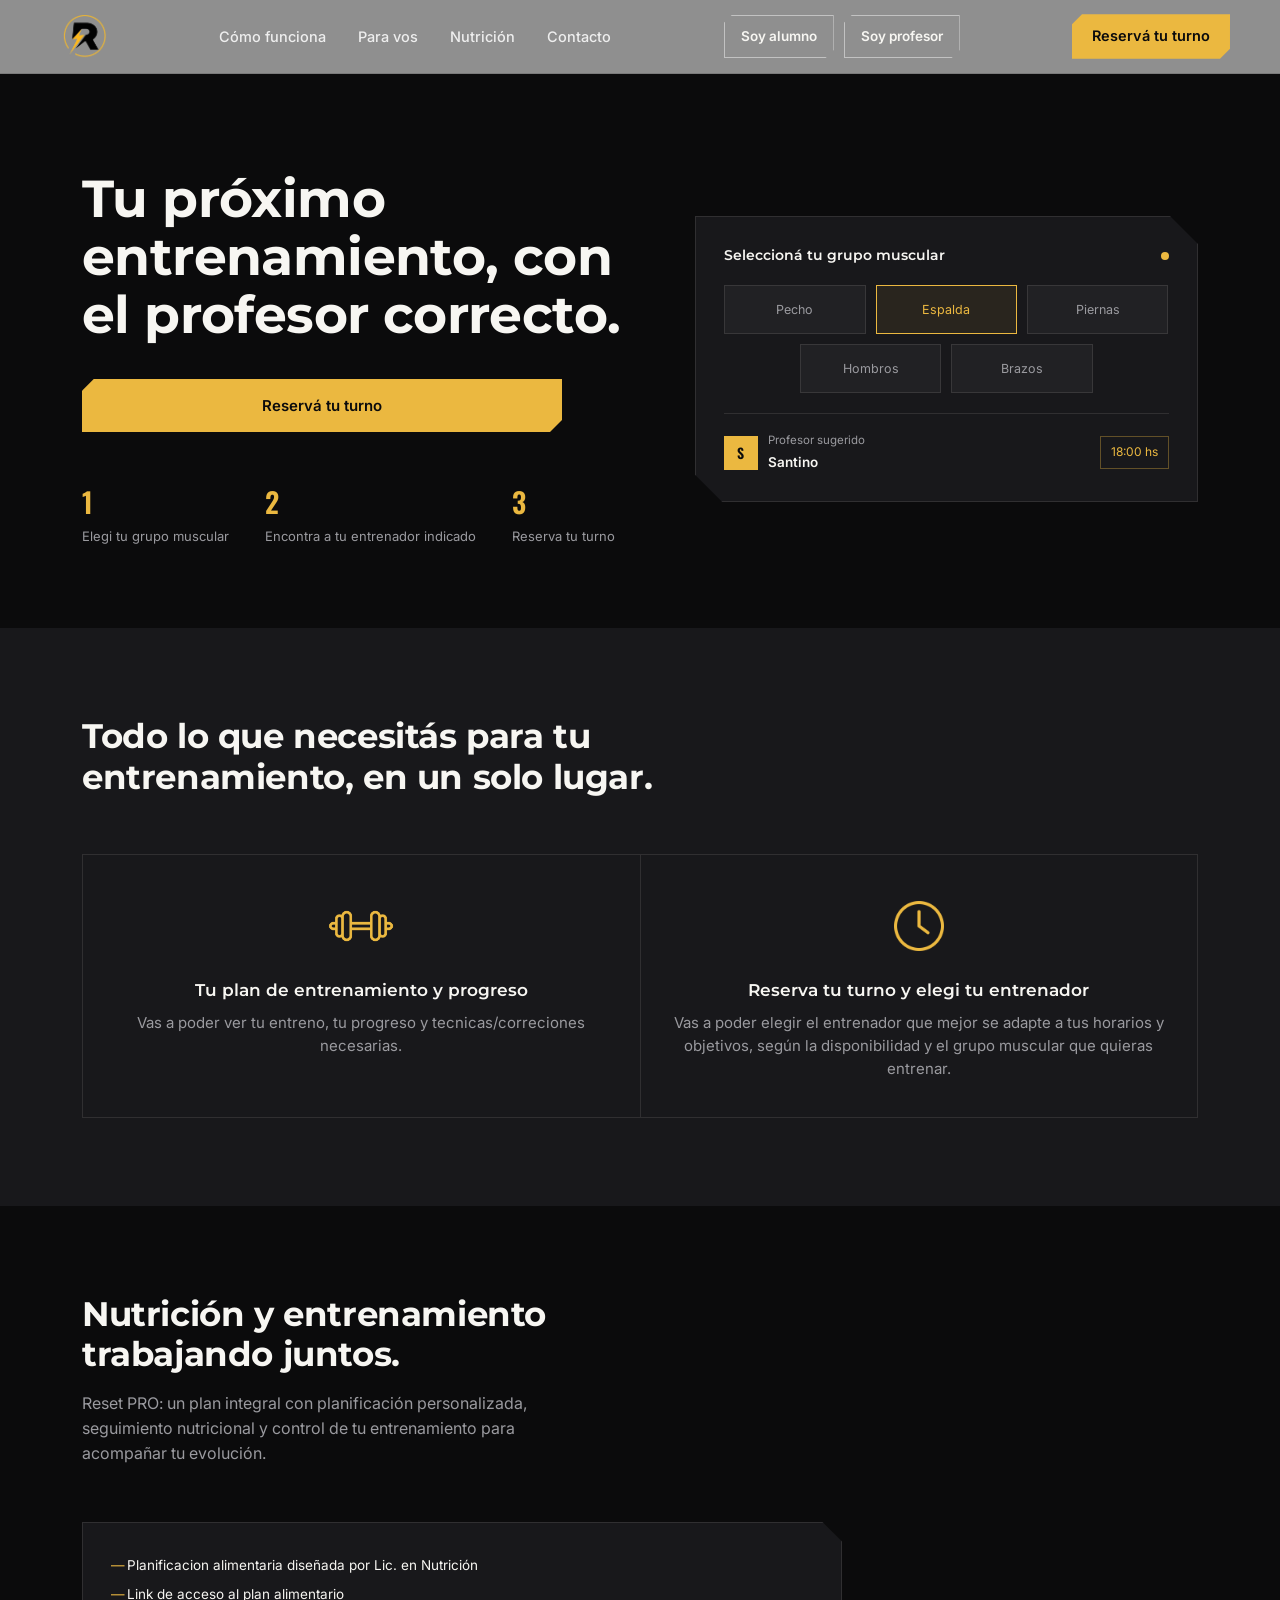
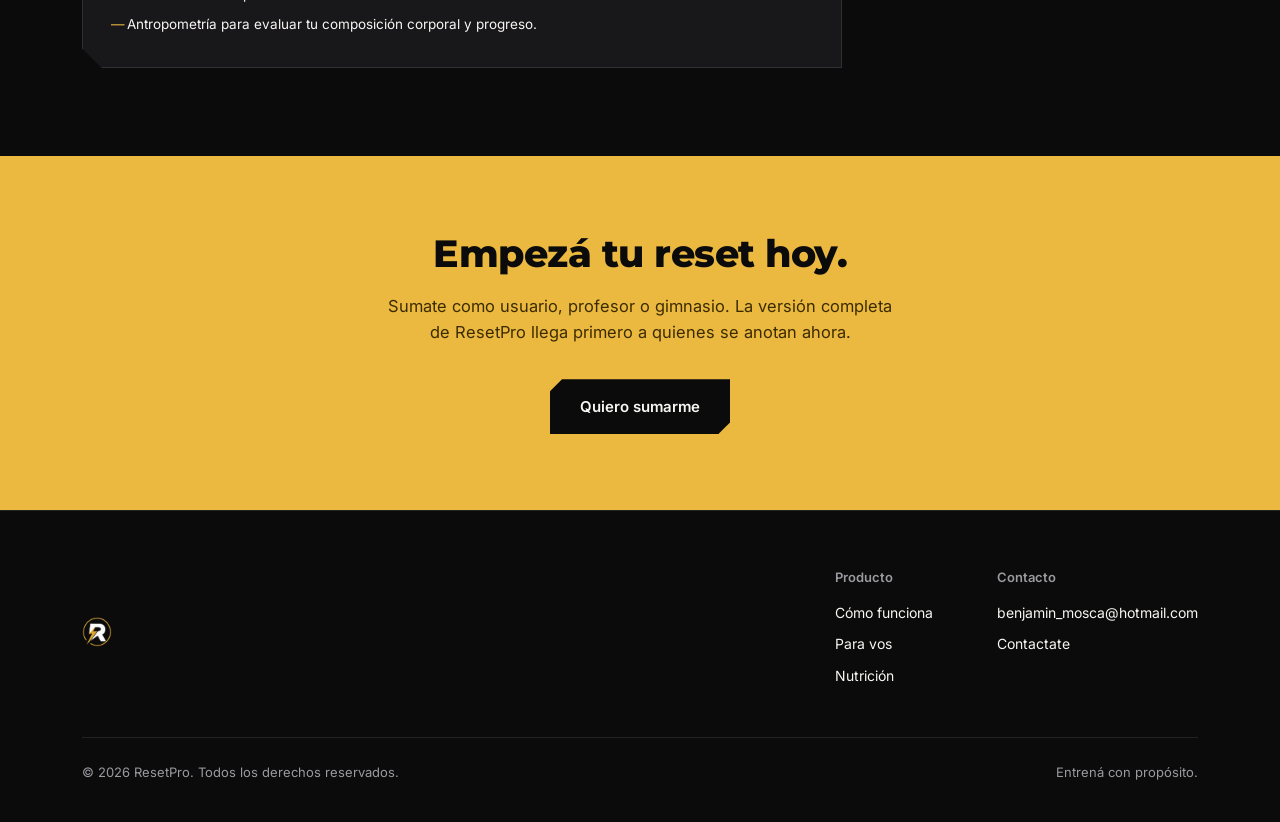
==== commit 8a1b8689: "diseño monserrat y color" ====
--- a/public/index.html
+++ b/public/index.html
@@ -6,7 +6,7 @@
 <title>ResetPro — Entrená con propósito</title>
 <link rel="preconnect" href="https://fonts.googleapis.com">
 <link rel="preconnect" href="https://fonts.gstatic.com" crossorigin>
-<link href="https://fonts.googleapis.com/css2?family=Oswald:wght@400;500;600;700&family=Inter:wght@400;500;600;700&display=swap" rel="stylesheet">
+<link href="https://fonts.googleapis.com/css2?family=Montserrat:wght@600;700;800&family=Oswald:wght@400;500;600;700&family=Inter:wght@400;500;600;700&display=swap" rel="stylesheet">
   <link rel="stylesheet" href="style.css">
 </head>
 <body>
--- a/public/style.css
+++ b/public/style.css
@@ -2,12 +2,13 @@
     --black:#0B0B0C;
     --charcoal:#18181B;
     --charcoal-2:#212124;
-    --gold:#F2A900;
-    --gold-dim:#B8830A;
+    --gold:#ebb840;
+    --gold-dim:#b79032;
     --white:#F7F6F2;
     --grey:#9A9A9F;
     --line: rgba(247,246,242,0.10);
     --font-display:'Oswald', sans-serif;
+    --font-title:'Montserrat', sans-serif;   /* solo títulos de la landing */
     --font-body:'Inter', sans-serif;
   }
   :root:not([data-theme="light"]){
@@ -77,7 +78,7 @@
     transition:border-color .2s ease, background .2s ease;
     white-space:nowrap;
   }
-  .nav-auth a:hover{border-color:var(--gold); background:rgba(242,169,0,0.15);}
+  .nav-auth a:hover{border-color:var(--gold); background:rgba(235,184,64,0.15);}
   .nav-cta{
     display:inline-flex; align-items:center; gap:8px;
     background:var(--gold); color:var(--black);
@@ -87,7 +88,7 @@
     clip-path: polygon(10px 0, 100% 0, 100% calc(100% - 10px), calc(100% - 10px) 100%, 0 100%, 0 10px);
     transition:background .2s ease, transform .2s ease;
   }
-  .nav-cta:hover{background:#ffbe2e; transform:translateY(-1px);}
+  .nav-cta:hover{background:#f1c765; transform:translateY(-1px);}
   .menu-btn{
     display:none; border:0; cursor:pointer;
     background:var(--black); color:var(--gold);
@@ -161,7 +162,7 @@
       text-align:center; color:var(--white); background:var(--charcoal-2);
       border:1px solid var(--line); padding:14px 16px; font-size:14.5px;
     }
-    .nav-auth a:hover{border-color:var(--gold); background:rgba(242,169,0,0.10); color:var(--gold);}
+    .nav-auth a:hover{border-color:var(--gold); background:rgba(235,184,64,0.10); color:var(--gold);}
 
     /* CTA */
     .nav-cta{justify-content:center; margin-top:18px; padding:16px 20px; font-size:15.5px;}
@@ -184,11 +185,11 @@
     .hero{padding:56px 0 64px;}
   }
   .hero h1{
-    font-family:var(--font-display);
-    font-weight:600;
-    font-size:clamp(38px, 5.4vw, 64px);
-    line-height:1.04;
-    letter-spacing:0.2px;
+    font-family:var(--font-title);
+    font-weight:700;
+    font-size:clamp(30px, 4.4vw, 52px);
+    line-height:1.12;
+    letter-spacing:-0.6px;
     margin:0 0 22px;
   }
   .hero p.lead{
@@ -211,7 +212,7 @@
     clip-path: polygon(12px 0, 100% 0, 100% calc(100% - 12px), calc(100% - 12px) 100%, 0 100%, 0 12px);
     transition:background .2s ease, transform .2s ease;
   }
-  .btn-primary:hover{background:#ffbe2e; transform:translateY(-1px);}
+  .btn-primary:hover{background:#f1c765; transform:translateY(-1px);}
   /* largo, pero siempre dentro de su columna */
   .hero-actions .btn-primary{flex:1 1 auto; max-width:480px; text-align:center;}
   .btn-secondary{
@@ -220,7 +221,7 @@
     clip-path: polygon(12px 0, 100% 0, 100% calc(100% - 12px), calc(100% - 12px) 100%, 0 100%, 0 12px);
     transition:border-color .2s ease, background .2s ease;
   }
-  .btn-secondary:hover{border-color:var(--gold); background:rgba(242,169,0,0.06);}
+  .btn-secondary:hover{border-color:var(--gold); background:rgba(235,184,64,0.06);}
 
   .hero-stats{
     display:flex; gap:36px; margin-top:48px; flex-wrap:wrap;
@@ -243,7 +244,7 @@
     margin-bottom:18px;
   }
   .selector-card .sc-head h3{
-    font-family:var(--font-display); font-weight:500; font-size:15px; margin:0; color:var(--white);
+    font-family:var(--font-title); font-weight:600; font-size:14px; margin:0; color:var(--white);
   }
   .selector-card .sc-head .dot{width:8px; height:8px; background:var(--gold); border-radius:50%;}
   .muscle-grid{display:flex; flex-wrap:wrap; justify-content:center; gap:10px;}
@@ -256,7 +257,7 @@
     background:var(--charcoal-2);
   }
   .muscle-chip.active{
-    border-color:var(--gold); color:var(--gold); background:rgba(242,169,0,0.08);
+    border-color:var(--gold); color:var(--gold); background:rgba(235,184,64,0.08);
   }
   .selector-card .sc-foot{
     margin-top:20px; padding-top:18px; border-top:1px solid var(--line);
@@ -266,15 +267,15 @@
   .avatar{width:34px; height:34px; background:var(--gold); color:var(--black); font-family:var(--font-display); font-weight:600; display:flex; align-items:center; justify-content:center; font-size:14px;}
   .selector-card .sc-foot small{display:block; color:var(--text-dim); font-size:11.5px;}
   .selector-card .sc-foot p{margin:2px 0 0; font-size:13.5px; font-weight:600;}
-  .slot{font-size:12px; color:var(--gold); border:1px solid rgba(242,169,0,0.35); padding:6px 10px;}
+  .slot{font-size:12px; color:var(--gold); border:1px solid rgba(235,184,64,0.35); padding:6px 10px;}
 
   /* ---------- Section shared ---------- */
   section{padding:88px 0;}
   @media (max-width:640px){ section{padding:60px 0;} }
   .section-head{max-width:640px; margin-bottom:56px;}
   .section-head h2{
-    font-family:var(--font-display); font-weight:600;
-    font-size:clamp(28px,3.6vw,40px); line-height:1.12; margin:0 0 16px;
+    font-family:var(--font-title); font-weight:700;
+    font-size:clamp(24px,3vw,34px); line-height:1.2; letter-spacing:-0.4px; margin:0 0 16px;
   }
   .section-head p{color:var(--text-dim); font-size:16px; margin:0; max-width:52ch;}
   .alt{background:var(--bg-alt);}
@@ -292,7 +293,7 @@
   .step .num{
     font-family:var(--font-display); font-size:15px; color:var(--gold); font-weight:600; margin-bottom:18px; display:block;
   }
-  .step h3{font-family:var(--font-display); font-weight:500; font-size:20px; margin:0 0 10px;}
+  .step h3{font-family:var(--font-title); font-weight:600; font-size:17px; line-height:1.3; margin:0 0 10px;}
   .step p{color:var(--text-dim); font-size:15px; margin:0;}
 
   /* Role cards */
@@ -308,7 +309,7 @@
   .role-card .tag{
     font-size:12.5px; color:var(--gold); font-weight:600; margin-bottom:14px;
   }
-  .role-card h3{font-family:var(--font-display); font-weight:500; font-size:22px; margin:0 0 12px;}
+  .role-card h3{font-family:var(--font-title); font-weight:600; font-size:19px; line-height:1.3; margin:0 0 12px;}
   .role-card p{color:var(--text-dim); font-size:14.5px; margin:0 0 20px; flex-grow:1;}
   .role-card ul{list-style:none; margin:0; padding:0; display:flex; flex-direction:column; gap:9px;}
   .role-card li{font-size:13.5px; color:var(--text); padding-left:16px; position:relative;}
@@ -339,7 +340,7 @@
     background:var(--gold); color:var(--black); text-align:center; padding:76px 0;
   }
   .cta-band h2{
-    font-family:var(--font-display); font-weight:700; font-size:clamp(30px,4.4vw,46px); margin:0 0 18px; line-height:1.08;
+    font-family:var(--font-title); font-weight:800; font-size:clamp(26px,3.6vw,38px); margin:0 0 18px; line-height:1.15; letter-spacing:-0.5px;
   }
   .cta-band p{font-size:16.5px; margin:0 0 34px; color:#3b2c00; max-width:52ch; margin-left:auto; margin-right:auto;}
   .btn-dark{
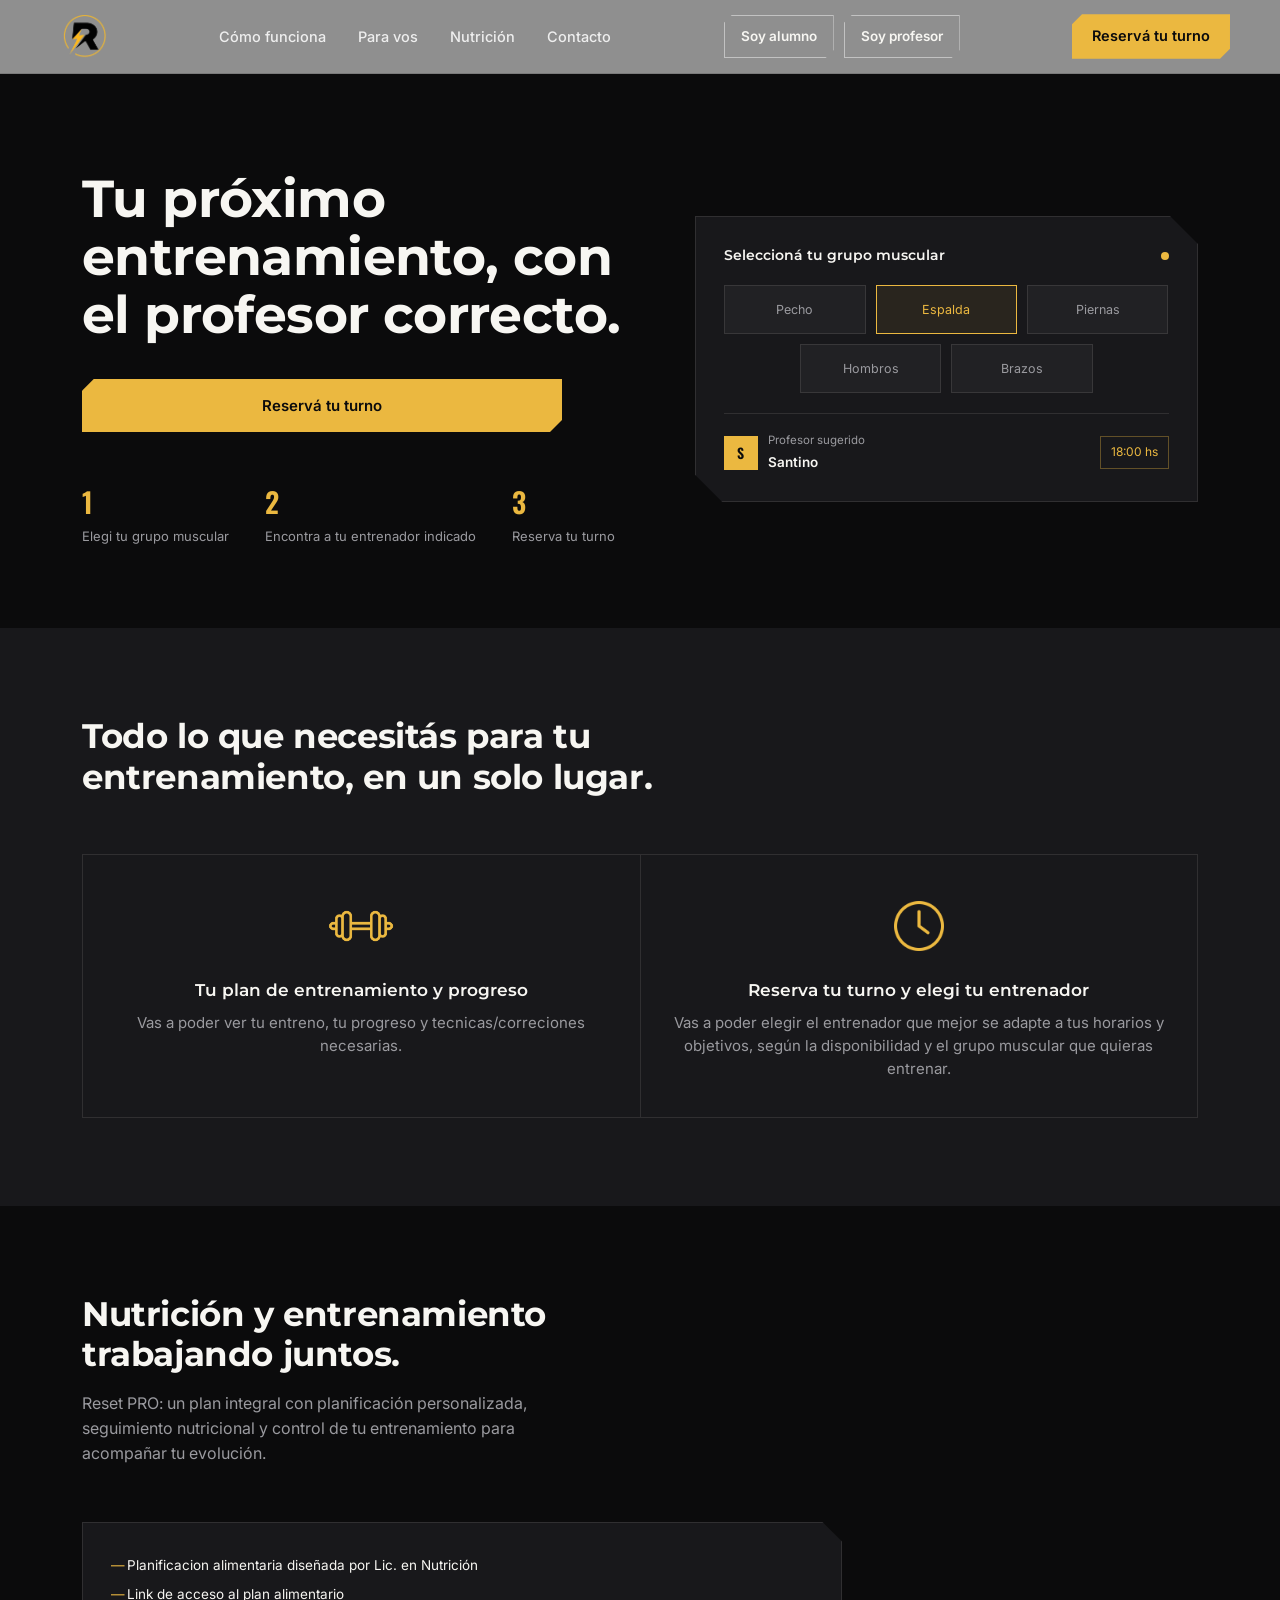
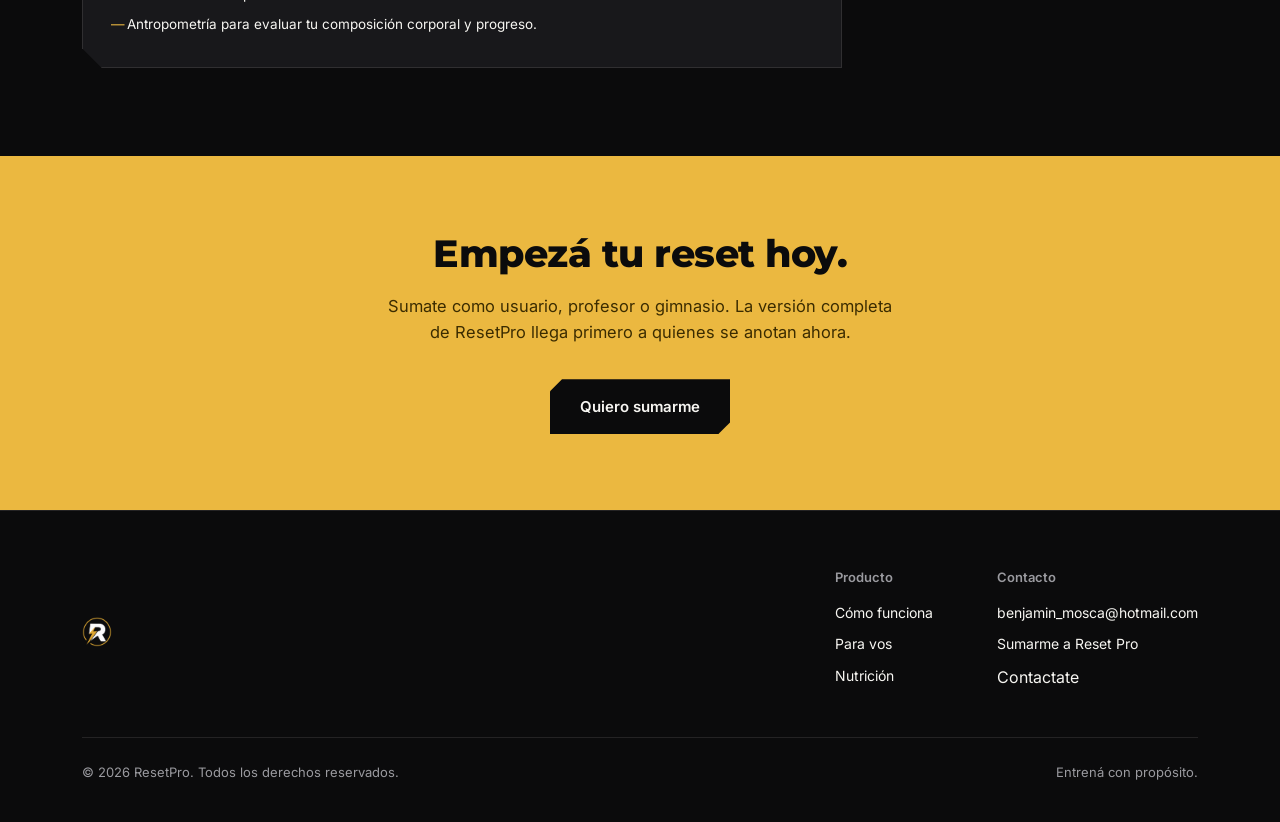
==== commit d04166ea: "whats app" ====
--- a/public/index.html
+++ b/public/index.html
@@ -157,7 +157,7 @@
         <div class="footer-col">
           <h4>Contacto</h4>
           <a href="mailto:benjamin_mosca@hotmail.com">benjamin_mosca@hotmail.com</a>
-          <a href="https://wa.me/5493517668913?text=Hola%2C%20quiero%20sumarme%20al%20equipo" target="_blank" rel="noopener noreferrer">
+          <a href="https://wa.me/5493517668913?text=Hola%20mi%20nombre%20es%20[Nombre]%2C%20me%20gustar%C3%ADa%20sumarme%20a%20Reset%20Pro" target="_blank" rel="noopener noreferrer"> Sumarme a Reset Pro</a>
   Contactate</a>
         </div>
       </div>
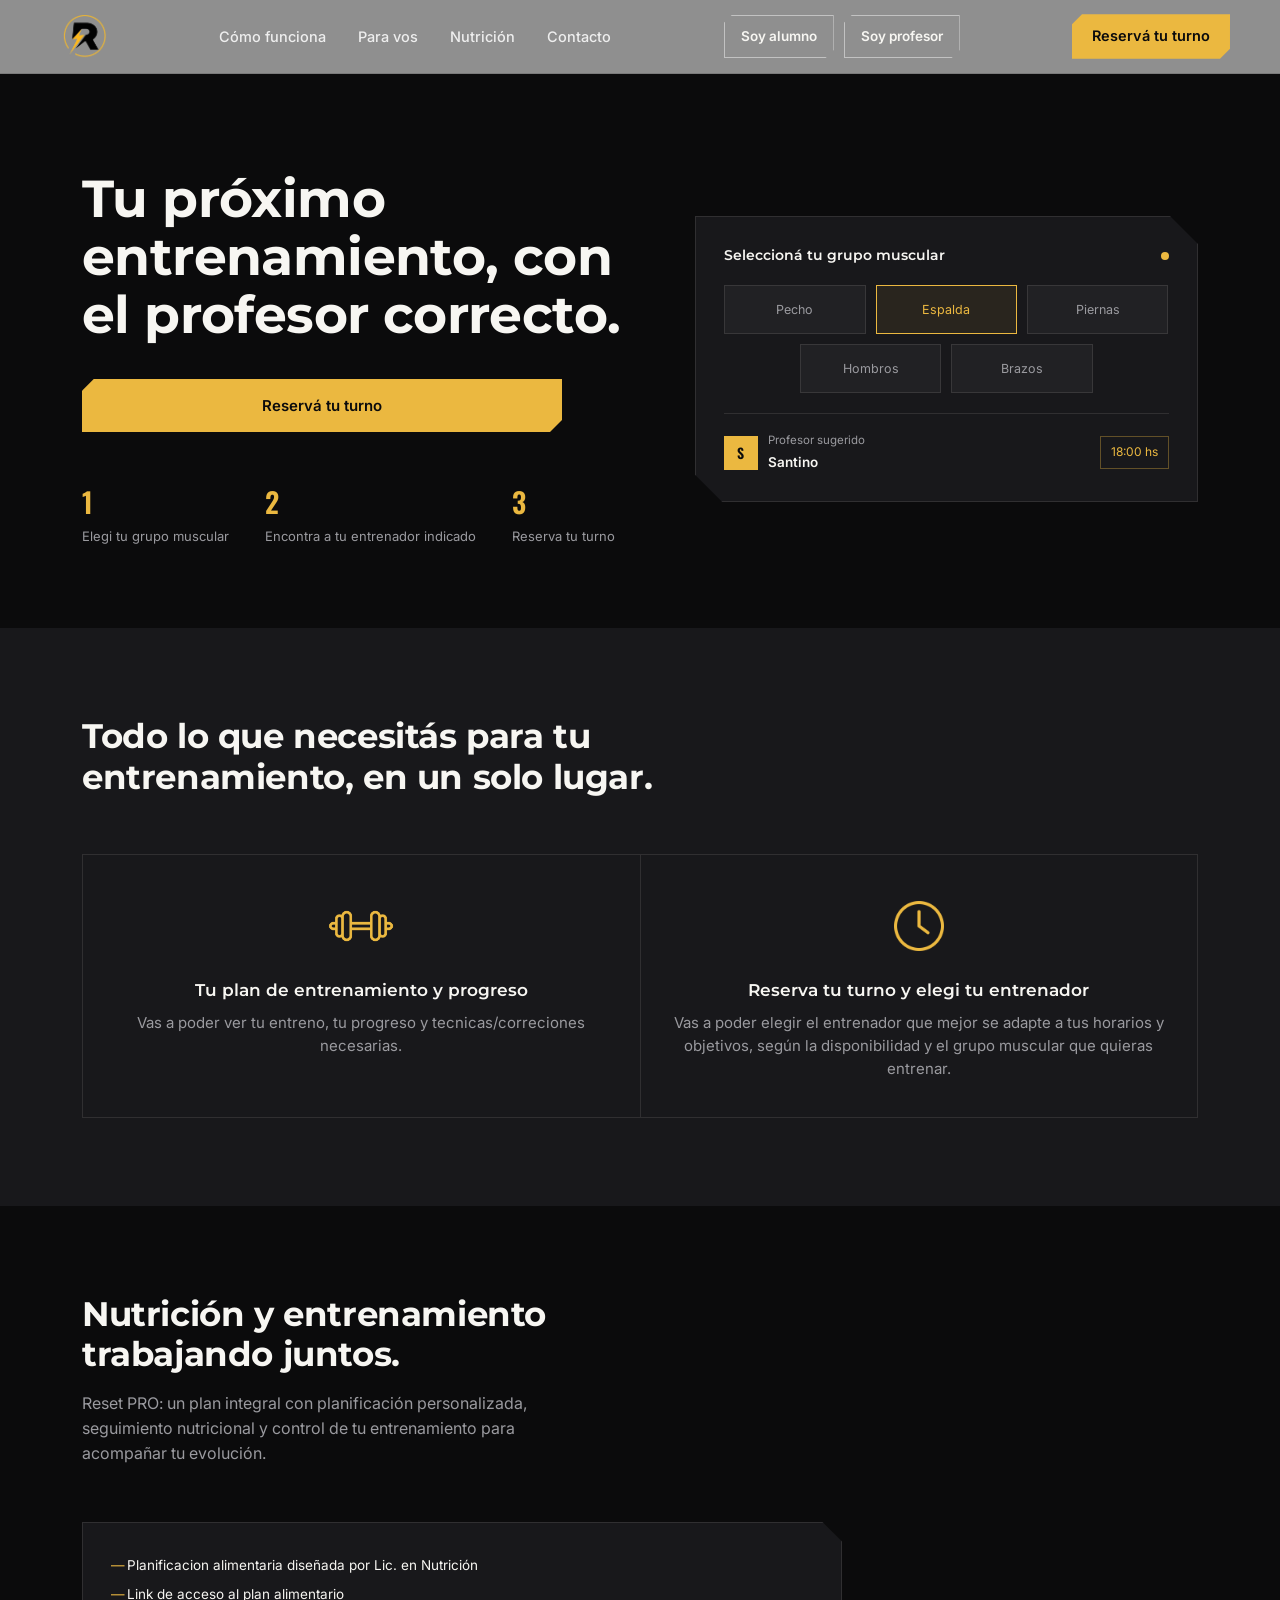
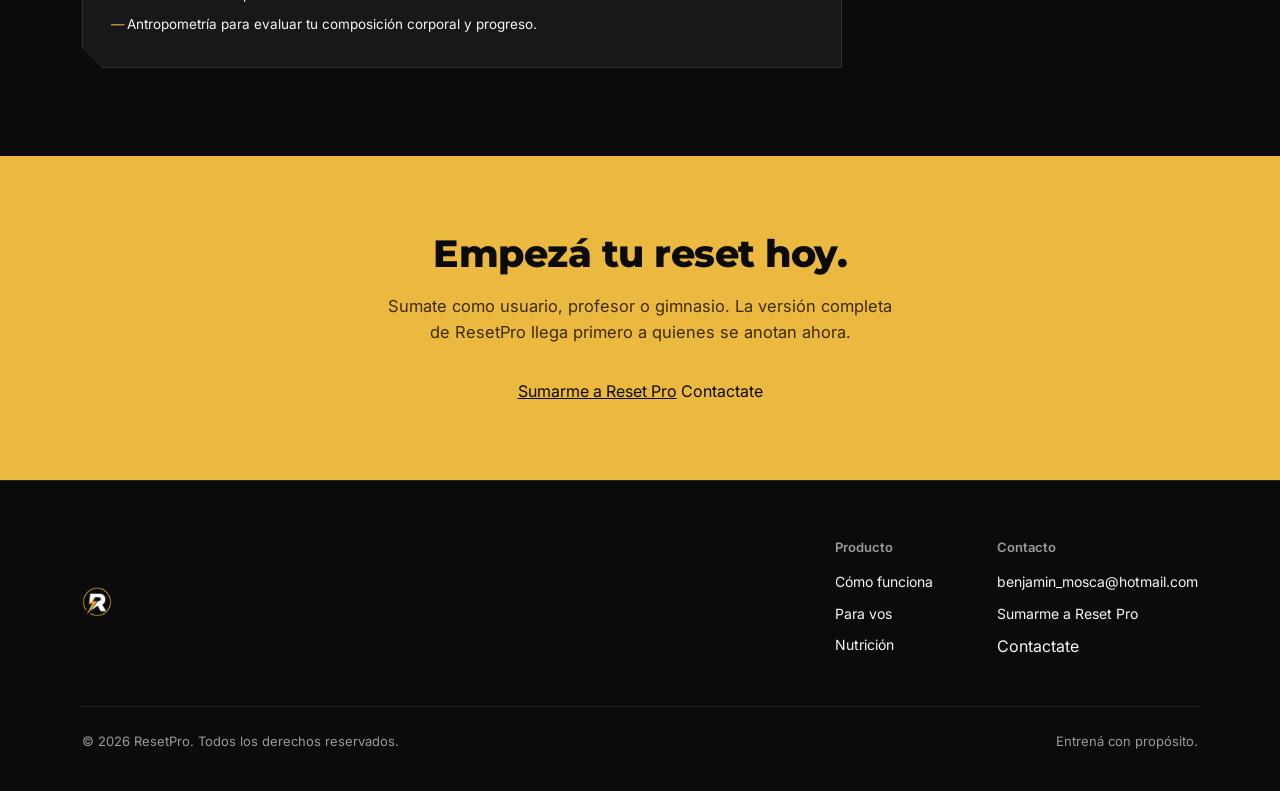
==== commit 5a516cb2: "correcion de mensaje" ====
--- a/public/index.html
+++ b/public/index.html
@@ -135,8 +135,8 @@
     <p>Sumate como usuario, profesor o gimnasio. La versión completa de ResetPro llega primero a quienes se anotan ahora.</p>
     
     <!-- NUMERO DE BENJAMIN-->
-    <a class="btn-dark" href="https://wa.me/5493517668913?text=Hola%2C%20quiero%20sumarme%20al%20equipo" target="_blank" rel="noopener noreferrer">Quiero sumarme</a>
-    </div>
+   <a href="https://wa.me/5493517668913?text=Hola%20mi%20nombre%20es%20[Nombre]%2C%20me%20gustar%C3%ADa%20sumarme%20a%20Reset%20Pro" target="_blank" rel="noopener noreferrer"> Sumarme a Reset Pro</a>
+  Contactate</a>
   </section>
 
 </main>
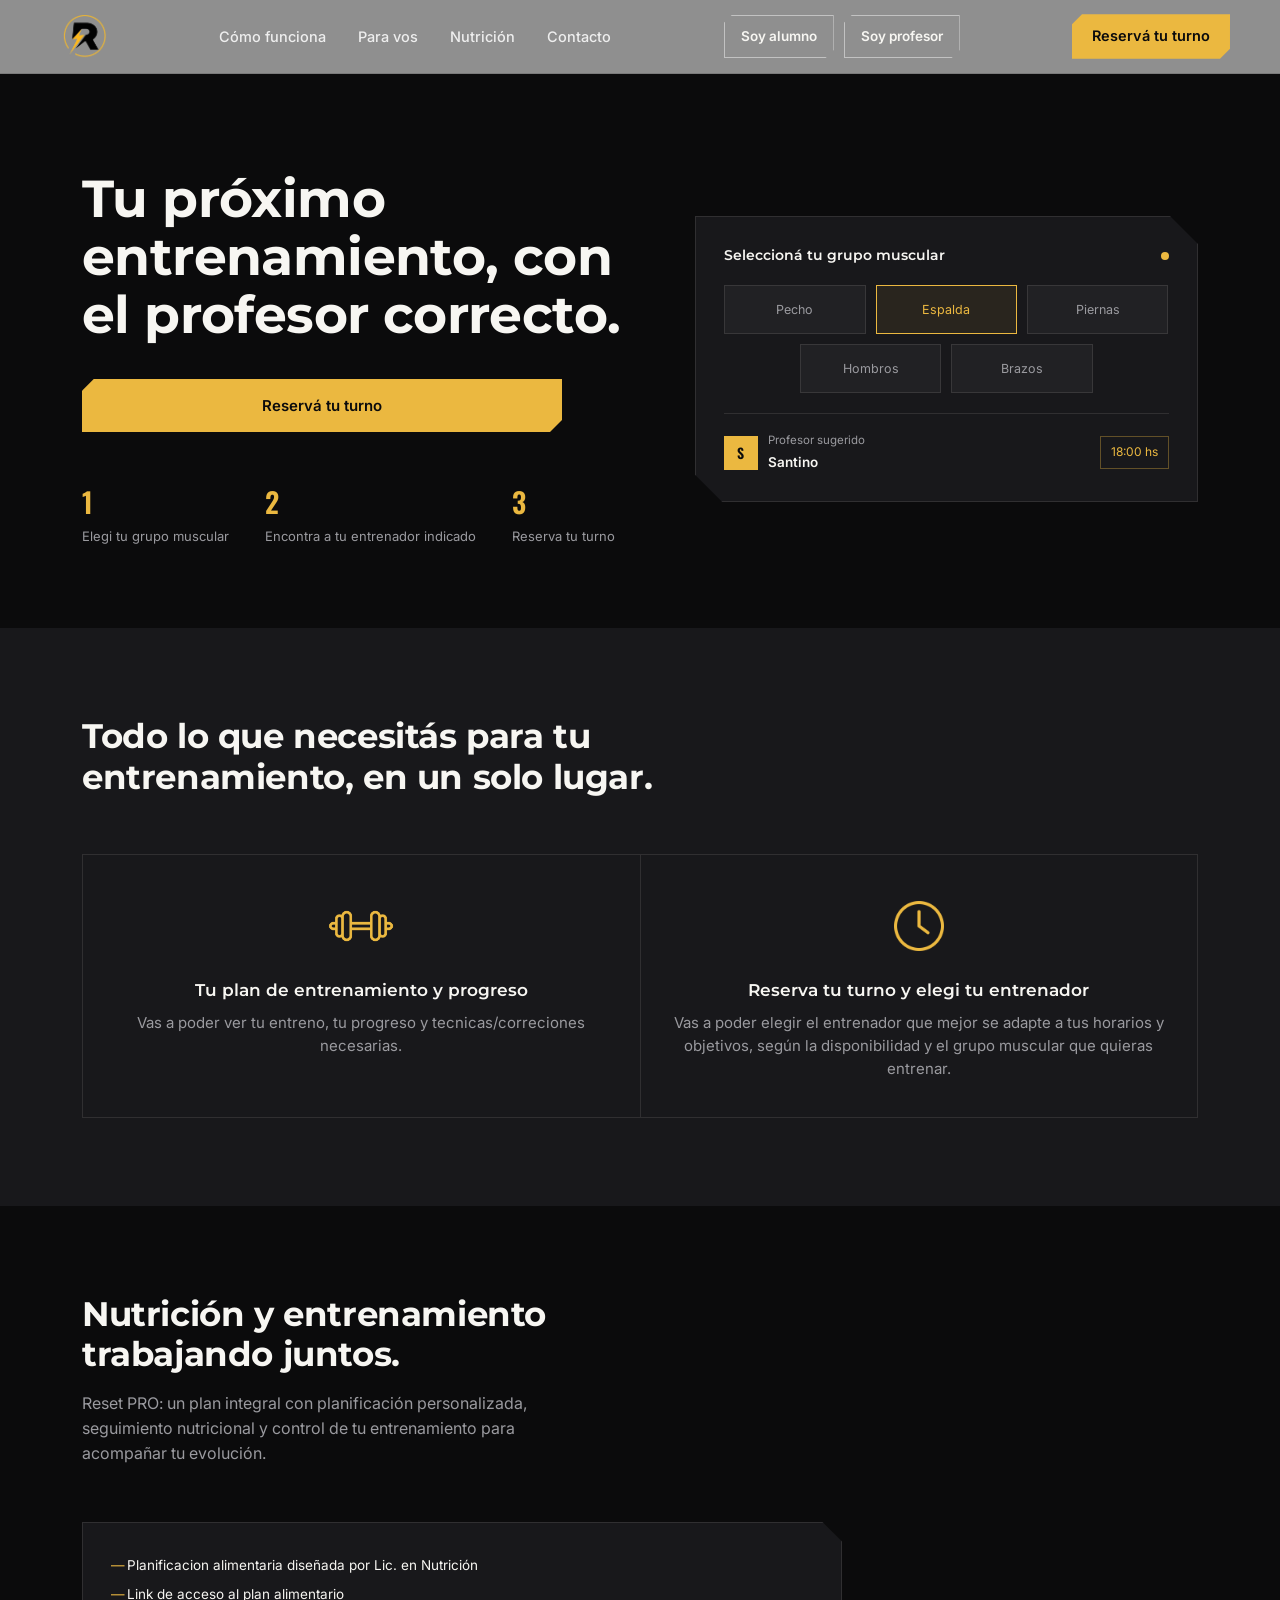
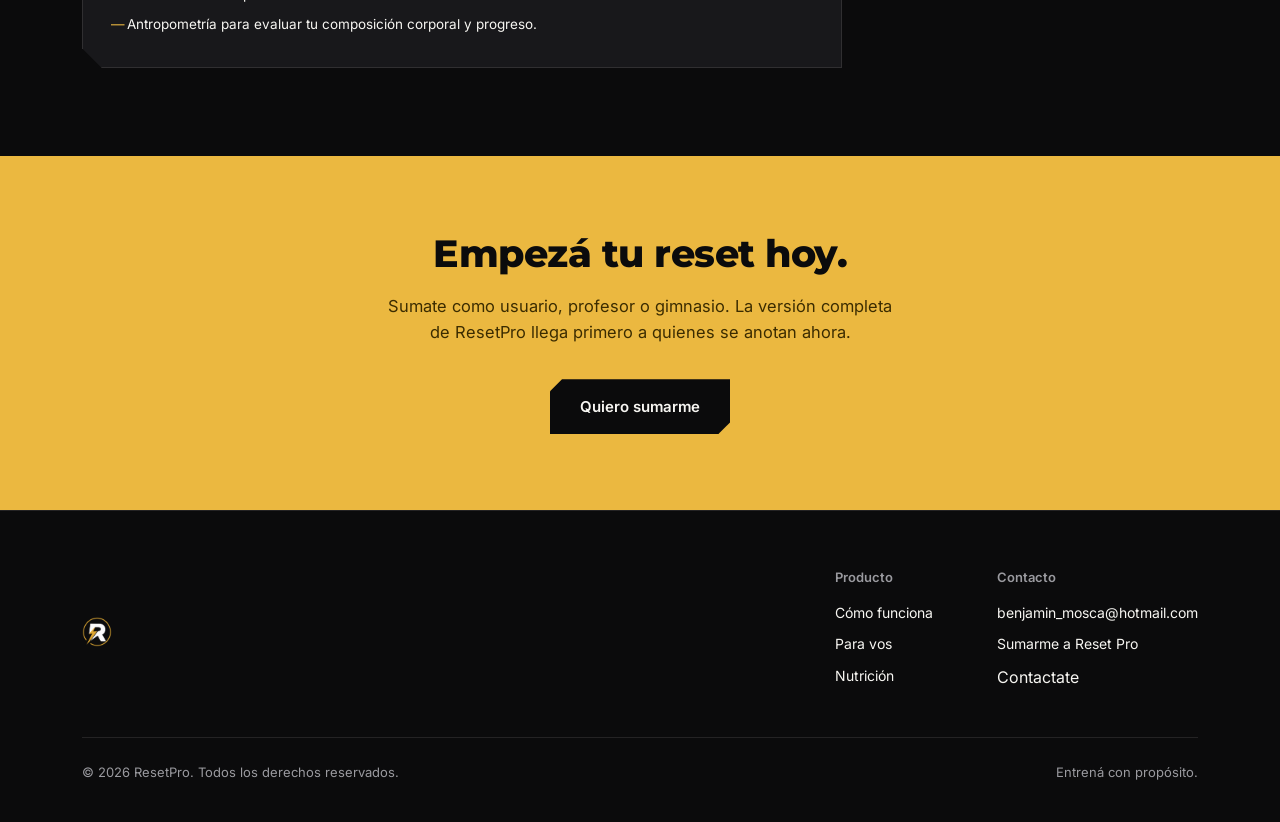
==== commit df9c6dbd: "Correcion de mensaje de Whats App" ====
--- a/public/index.html
+++ b/public/index.html
@@ -135,8 +135,8 @@
     <p>Sumate como usuario, profesor o gimnasio. La versión completa de ResetPro llega primero a quienes se anotan ahora.</p>
     
     <!-- NUMERO DE BENJAMIN-->
-   <a href="https://wa.me/5493517668913?text=Hola%20mi%20nombre%20es%20[Nombre]%2C%20me%20gustar%C3%ADa%20sumarme%20a%20Reset%20Pro" target="_blank" rel="noopener noreferrer"> Sumarme a Reset Pro</a>
-  Contactate</a>
+    <a class="btn-dark" href=https://wa.me/5493517668913?text=Hola%2C%20mi%20nombre%20es%20__________%2C%20me%20gustar%C3%ADa%20sumarme%20a%20ResetPro" target="_blank" rel="noopener noreferrer">Quiero sumarme</a>
+    </div>
   </section>
 
 </main>
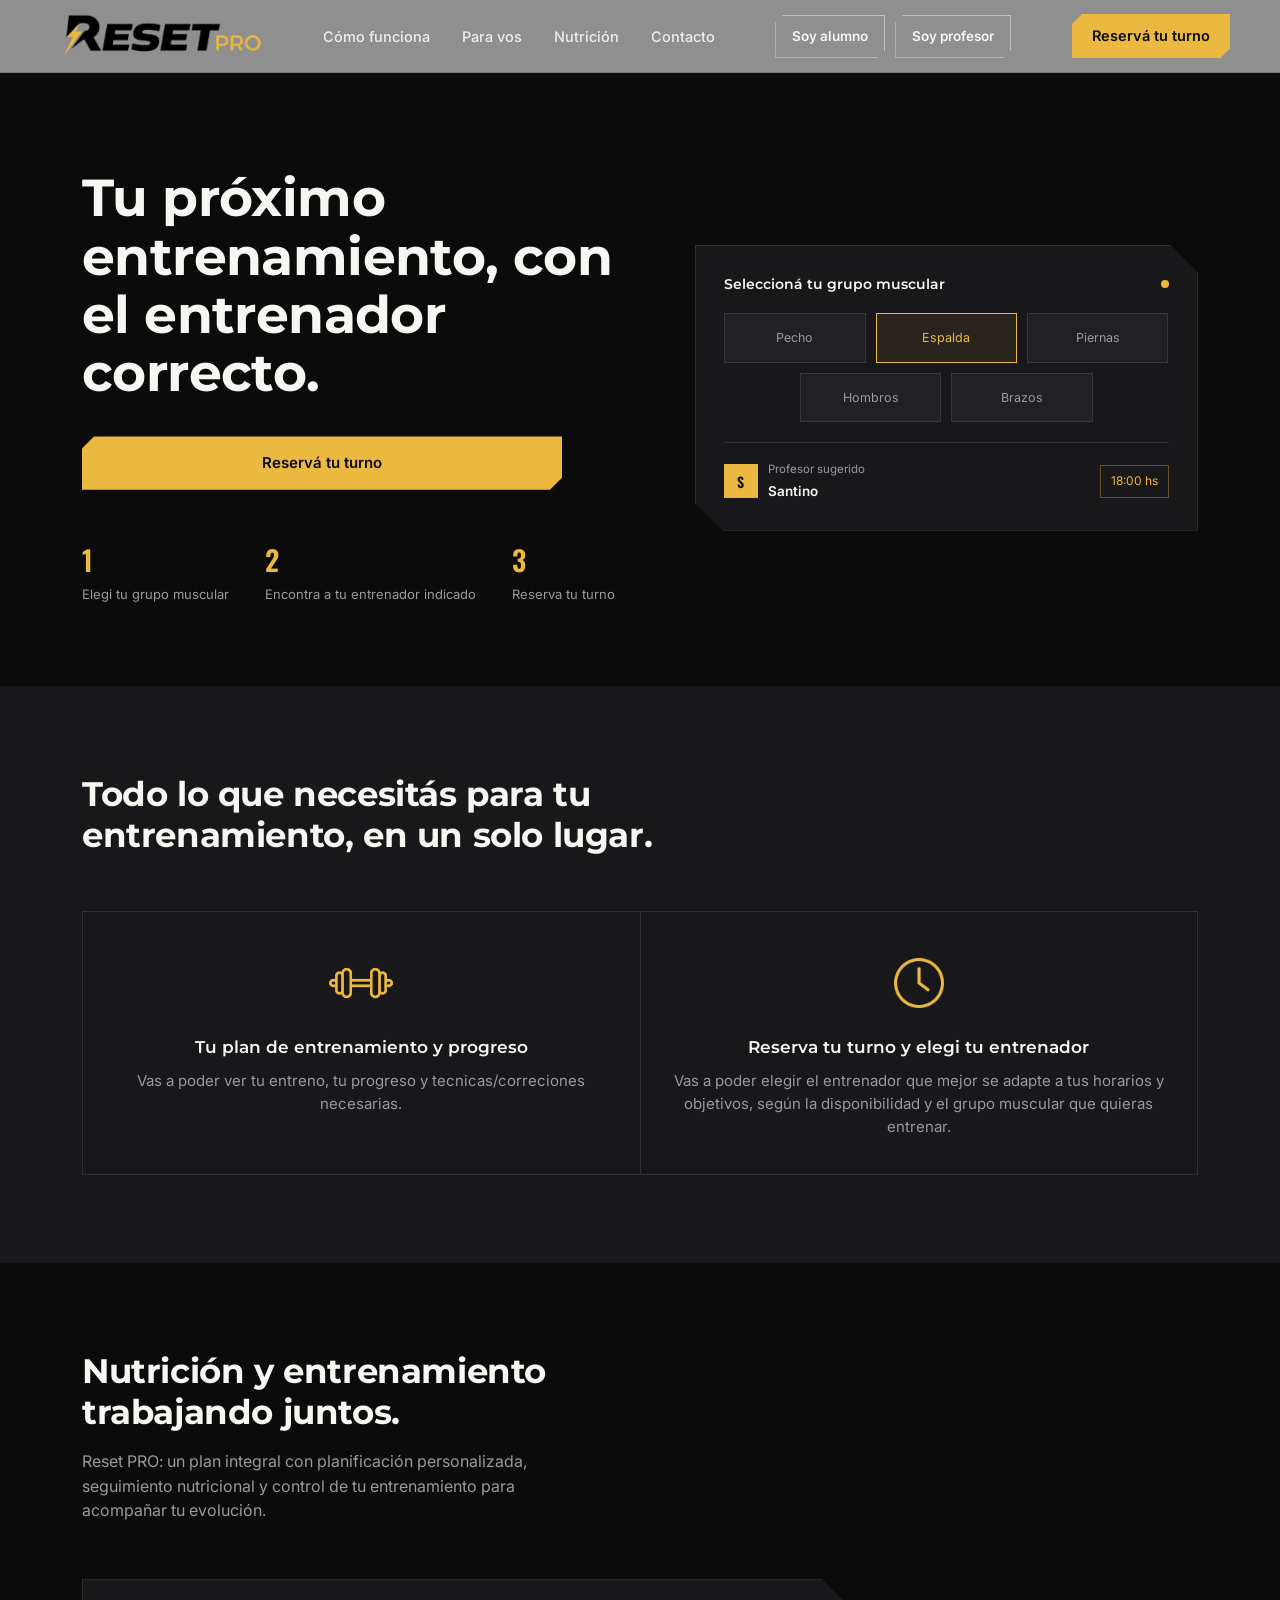
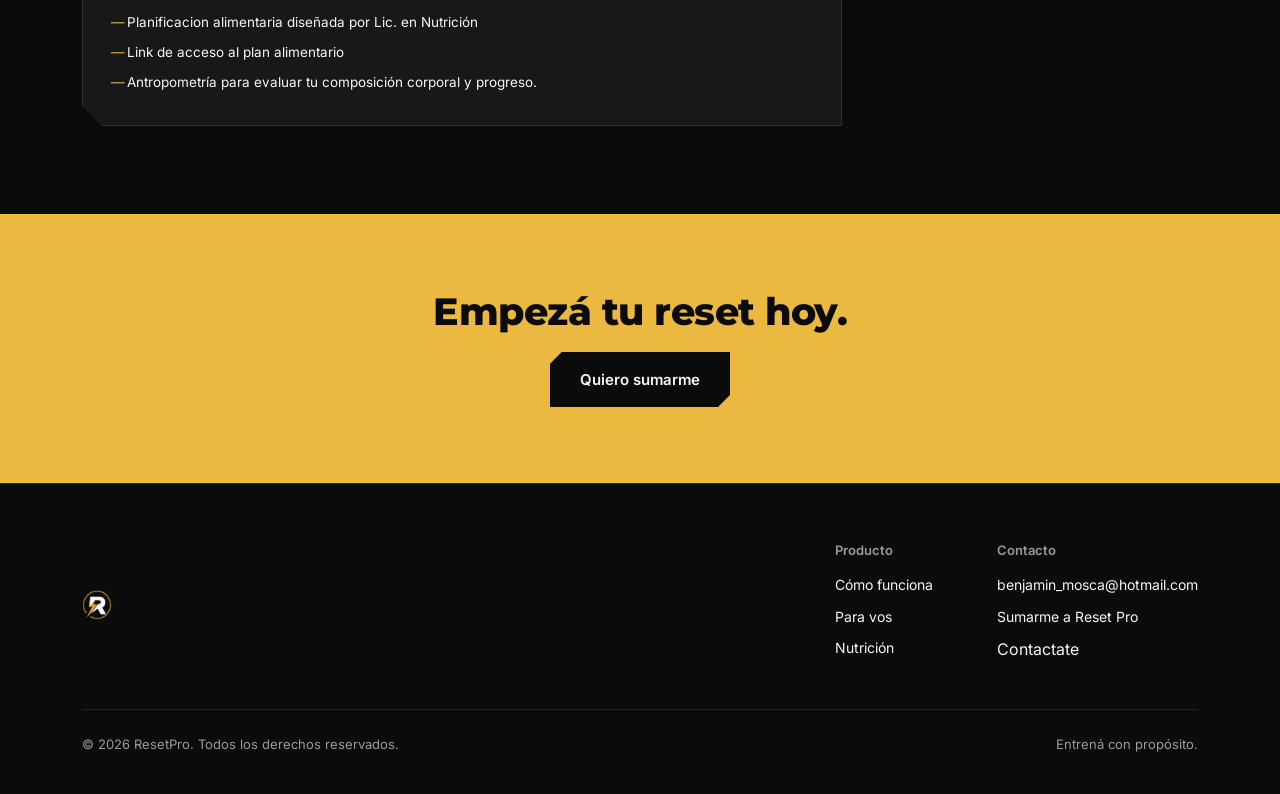
==== commit 11c0fb2b: "actualizacion del logo" ====
--- a/public/index.html
+++ b/public/index.html
@@ -41,7 +41,7 @@
   <section class="hero">
     <div class="wrap">
       <div>
-        <h1>Tu próximo entrenamiento, con el profesor correcto.</h1>
+        <h1>Tu próximo entrenamiento, con el entrenador correcto.</h1>
         <p class="lead"></p>
         <div class="hero-actions">
           <a class="btn-primary" href="#contacto">Reservá tu turno</a>
@@ -132,10 +132,10 @@
   <section class="cta-band" id="contacto">
     <div class="wrap">
     <h2>Empezá tu reset hoy.</h2>
-    <p>Sumate como usuario, profesor o gimnasio. La versión completa de ResetPro llega primero a quienes se anotan ahora.</p>
+
     
     <!-- NUMERO DE BENJAMIN-->
-    <a class="btn-dark" href=https://wa.me/5493517668913?text=Hola%2C%20mi%20nombre%20es%20__________%2C%20me%20gustar%C3%ADa%20sumarme%20a%20ResetPro" target="_blank" rel="noopener noreferrer">Quiero sumarme</a>
+<a class="btn-dark" href="https://wa.me/5493517668913?text=Hola%2C%20me%20gustar%C3%ADa%20sumarme%20a%20ResetPro" target="_blank" rel="noopener noreferrer">Quiero sumarme</a>
     </div>
   </section>
 
--- a/public/style.css
+++ b/public/style.css
@@ -57,7 +57,11 @@
     padding:14px 0;
   }
   .brand{display:flex; align-items:center; gap:10px; text-decoration:none; flex-shrink:0;margin-left: 12px;}
-  .brand img{height:45px; width:45px;}
+  /* ===== LOGO ===== (icono.PNG ya está recortado)
+     Para cambiar el tamaño del logo, modificá la altura (height). */
+  .logo-box{display:flex; align-items:center;}
+  .brand img{height:44px; width:auto; max-width:none;}
+  @media (max-width:860px){ .brand img{height:36px;} }
   .brand span{
     font-family:var(--font-display);
     font-size:19px; letter-spacing:0.5px; font-weight:600;
@@ -67,6 +71,7 @@
   .nav-links a{
     font-size:14.5px; font-weight:500; text-decoration:none; color:rgba(255,255,255,0.85);
     transition:color .2s ease;
+    white-space:nowrap;
   }
   .nav-links a:hover{color:var(--white);}
   .nav-auth{display:flex; gap:10px; align-items:center; flex-shrink:0;}
@@ -99,6 +104,7 @@
     margin-right: 12px;
   }
   .menu-btn:hover, .menu-btn[aria-expanded="true"]{background:var(--gold); color:var(--black);}
+  .menu-btn{-webkit-tap-highlight-color:transparent; position:relative; z-index:2;}
   /* En escritorio el contenedor es "invisible" y el layout queda igual que antes */
   .nav-menu{display:contents;}
 
@@ -355,7 +361,7 @@
   footer{padding:56px 0 40px; border-top:1px solid var(--line);}
   .footer-top{display:flex; justify-content:space-between; flex-wrap:wrap; gap:40px; margin-bottom:40px;}
   .footer-brand{display:flex; align-items:center; gap:10px;}
-  .footer-brand img{height:30px; width:30px;;}
+  .footer-brand img{height:30px; width:30px;}
   .footer-brand span{font-family:var(--font-display); font-size:17px; font-weight:600;}
   .footer-cols{display:flex; gap:64px; flex-wrap:wrap;}
   .footer-col h4{font-size:13px; color:var(--text-dim); font-weight:600; margin:0 0 14px;}
